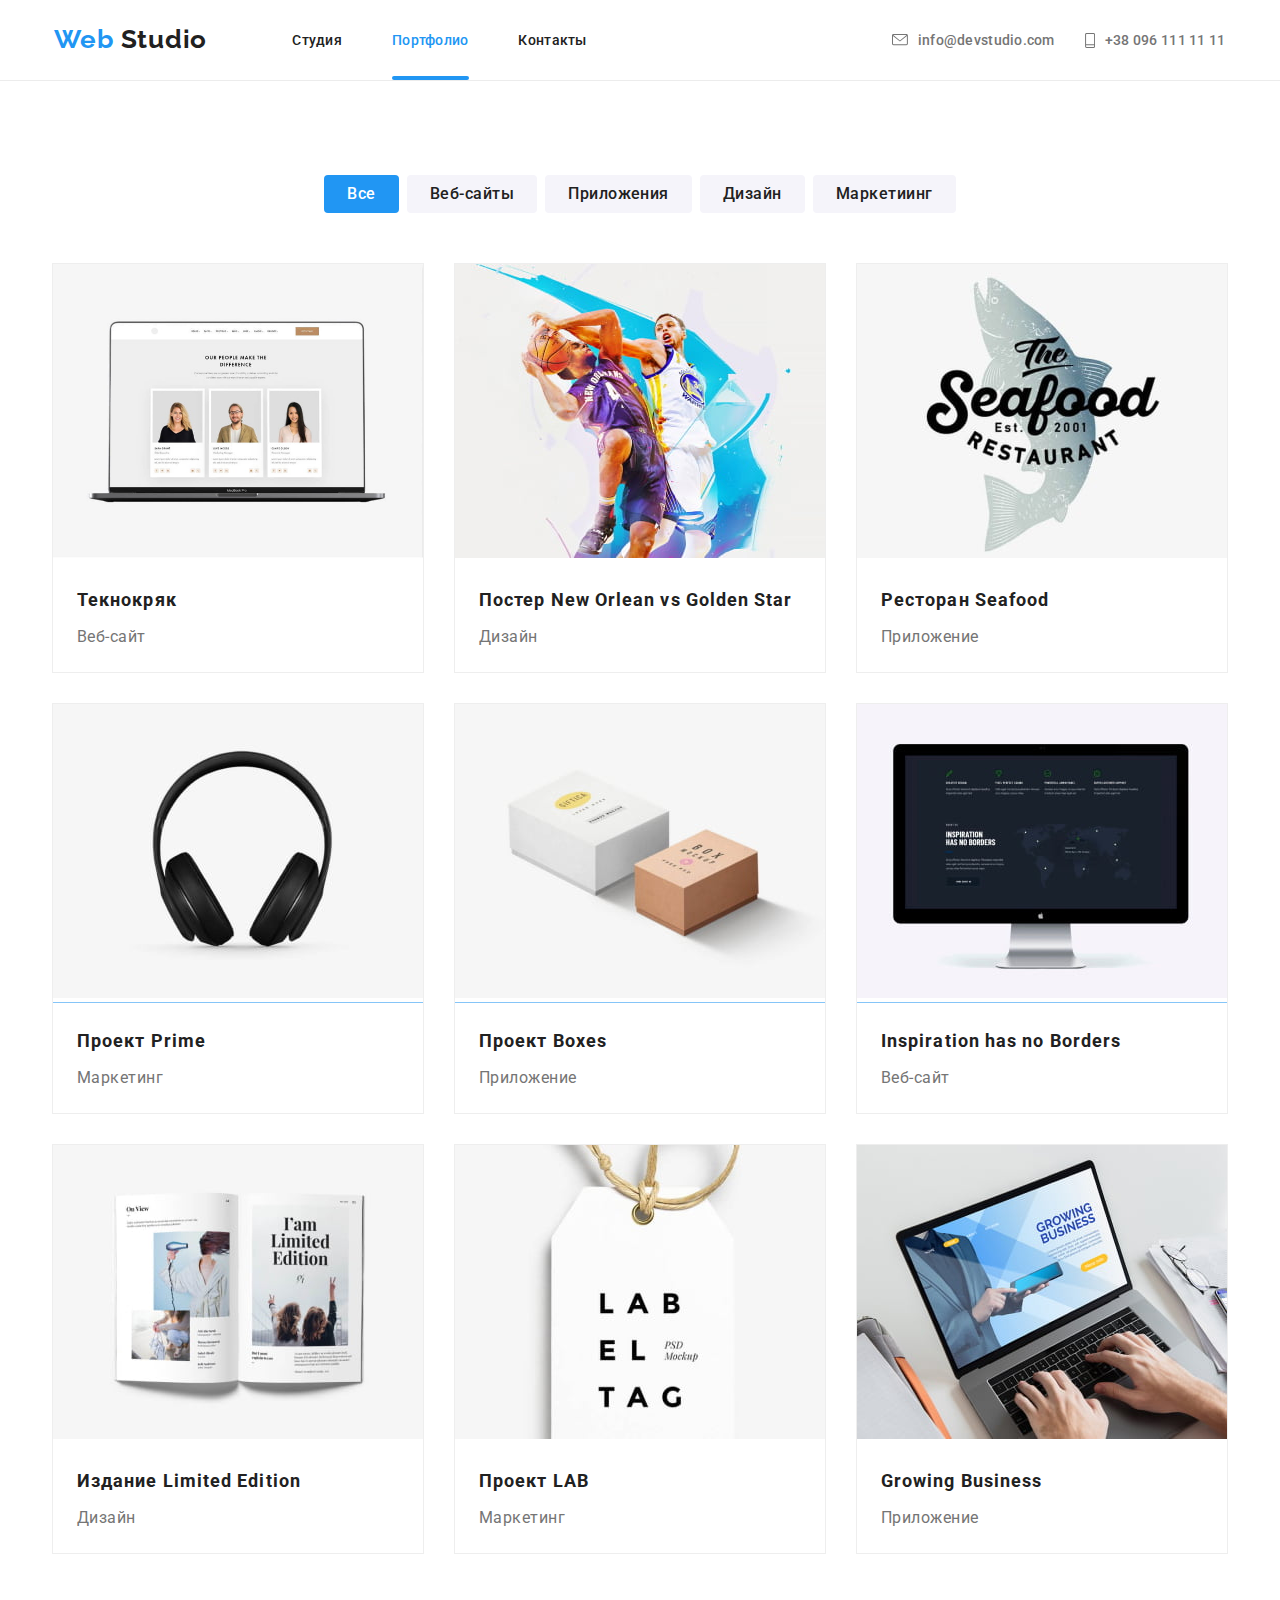
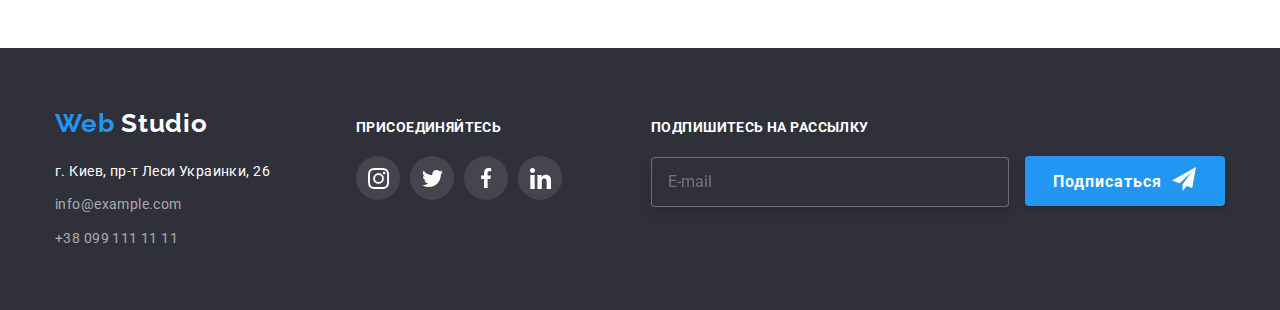
==== portfolio.html @ a900f421 "cloned repository hw-07, added live saas compiler" ====
<!DOCTYPE html>
<html lang="en">
<head>
    <meta charset="UTF-8">
    <meta name="viewport" content="width=device-width, initial-scale=1.0">
    <title>Web Studio</title>
    <link href="https://fonts.googleapis.com/css2?family=Raleway&family=Roboto:wght@400;500;700;900&display=swap" rel="stylesheet">
    <link rel="stylesheet" href="https://cdnjs.cloudflare.com/ajax/libs/modern-normalize/0.7.0/modern-normalize.min.css">
    <link rel="stylesheet" href="./css/styles.css">
</head>
<body class="page">
    <div class="container underline">
        <header class="header-container container">    
            <!--Navbar-->
            <div class="container">
                <nav class="nav-container">
                    <a class="logo header link" href="./">
                    <span class="site-logo main">
                        <span class="logo-part1">Web </span><span class="logo-part2">Studio</span>
                    </span> 
                    </a>
                    <!--main navigation-->
                    <ul class="site-nav list">
                        <li class="item">
                            <a class="link" href="./index.html">Студия</a>
                        </li>
                        <li class="item">
                            <a class="link current-portfolio" href="./portfolio.html">Портфолио</a>
                        </li>
                        <li class="item">
                            <a class="link" href="#">Контакты</a>
                        </li>
                    </ul>
                    <!--contacts links-->
                    <ul class="site-contacts list">
                        <li class="item">
                            <svg class="button-icon mail" width="16" height="12">
                                <use href="./images/sprite.svg#icon-mail"></use>
                            </svg>
                            <a class="link" href="mailto:info@devstudio.com">info@devstudio.com</a>
                        </li>
                        <li class="item">
                            <svg class="button-icon tel" width="10" height="15">
                                <use href="./images/sprite.svg#icon-tel"></use>
                            </svg>
                            <a class="link" href="tel:+380961111111">+38 096 111 11 11</a>
                        </li class="item">
                    </ul>
            </nav>
            </div>
        </header>
    </div>
    <main>
        <!--Portfolio navigation-->
        <div class="container">
            <section class="portfolio-nav container">
                <div class="portfolio-sort">
                    <ul class="portfolio-nav-list list">
                        <li class="portfolio-nav-item">
                            <button class="nav-button current" type="button">Все</button>
                        </li>
                        <li class="portfolio-nav-item">
                            <button class="nav-button" type="button">Веб-сайты</button>
                        </li>
                        <li class="portfolio-nav-item">
                            <button class="nav-button" type="button">Приложения</button>
                        </li>
                        <li class="portfolio-nav-item">
                            <button class="nav-button" type="button">Дизайн</button>
                        </li>
                        <li class="portfolio-nav-item">
                            <button class="nav-button" type="button">Маркетиинг</button>
                        </li>
                    </ul>
                </div>
            </section>
        </div>
        <!--Portfolio List All-->
        <div class="container">
            <section class="portfolio container">
                <div class="portfolio-container">
                    <h1 hidden>Портфолио</h1>
                    <ul class="portfolio-list list">
                        <li class="portfolio-item">
                            <a class="portfolio-link link" href="#">
                                <div class="image-thumb">
                                    <img class="portfolio-image" src="./images/website-sample.jpg" alt="Фото Текнокряк Веб-сайт"
                                    width="370"
                                    height="294">
                                    <div class="overlay">
                                        <p class="portfolio-text">
                                            Технокряк это современная площадка распространения коронавируса. Компании используют эту платформу для цифрового шпионажа и атак на защищённые сервера конкурентов
                                        </p>
                                    </div>
                                </div>
                                <h2 class="portfolio-title">Текнокряк</h2>
                                <p class="portfolio-type">Веб-сайт</p>
                            </a>   
                        </li>
                        <li class="portfolio-item">
                            <a class="portfolio-link link" href="#">
                                <div class="image-thumb">
                                    <img class="portfolio-image" src="./images/portfolio-poster-neworlean.jpg" alt="Фото постера New Orlean vs Golden Star"
                                    width="370"
                                    height="294">
                                    <div class="overlay">
                                        <p class="portfolio-text">
                                            Технокряк это современная площадка распространения коронавируса. Компании используют эту платформу для цифрового шпионажа и атак на защищённые сервера конкурентов
                                        </p>
                                    </div>
                                </div>
                                <h2 class="portfolio-title">Постер New Orlean vs Golden Star</h2>
                                <p class="portfolio-type">Дизайн</p>
                            </a>
                        </li>
                        <li class="portfolio-item">
                            <a class="portfolio-link link" href="#">
                                <div class="image-thumb">
                                    <img class="portfolio-image" src="./images/portfolio-app-seafood.jpg" alt="Фото приложения ресторана Seafood"
                                    width="370"
                                    height="294">
                                    <div class="overlay">
                                        <p class="portfolio-text">
                                            Технокряк это современная площадка распространения коронавируса. Компании используют эту платформу для цифрового шпионажа и атак на защищённые сервера конкурентов
                                        </p>
                                    </div>
                                </div>                                
                                <h2 class="portfolio-title">Ресторан Seafood</h2>
                                <p class="portfolio-type">Приложение</p>
                            </a> 
                        </li>
                        <li class="portfolio-item">
                            <a class="portfolio-link link" href="#">
                                <div class="image-thumb">
                                    <img class="portfolio-image"src="./images/portfolio-prime.jpg" alt="Фото проекта Prime"
                                    width="370"
                                    height="294">
                                    <div class="overlay">
                                        <p class="portfolio-text">
                                            Технокряк это современная площадка распространения коронавируса. Компании используют эту платформу для цифрового шпионажа и атак на защищённые сервера конкурентов
                                        </p>
                                    </div>
                                </div>                              
                                <h2 class="portfolio-title">Проект Prime</h2>
                                <p class="portfolio-type">Маркетинг</p>
                            </a> 
                        </li>
                        <li class="portfolio-item">
                            <a class="portfolio-link link" href="">
                                <div class="image-thumb">
                                    <img class="portfolio-image" src="./images/portfolio-boxes.jpg" alt="Фото проекта Boxes"
                                    width="370"
                                    height="294">
                                    <div class="overlay">
                                        <p class="portfolio-text">
                                            Технокряк это современная площадка распространения коронавируса. Компании используют эту платформу для цифрового шпионажа и атак на защищённые сервера конкурентов
                                        </p>
                                    </div>
                                </div>                             
                                <h2 class="portfolio-title">Проект Boxes</h2>
                                <p class="portfolio-type">Приложение</p>
                            </a>
                        </li>
                        <li class="portfolio-item">
                            <a class="portfolio-link link" href="#">
                                <div class="image-thumb">
                                    <img class="portfolio-image" src="./images/portfolio-inspiration.jpg" alt="Фото веб-сайта Inspiration has no Borders"
                                    width="370"
                                    height="294">
                                    <div class="overlay">
                                        <p class="portfolio-text">
                                            Технокряк это современная площадка распространения коронавируса. Компании используют эту платформу для цифрового шпионажа и атак на защищённые сервера конкурентов
                                        </p>
                                    </div>
                                </div>
                                <h2 class="portfolio-title">Inspiration has no Borders</h2>
                                <p class="portfolio-type">Веб-сайт</p>
                            </a> 
                        </li>
                        <li class="portfolio-item">
                            <a class="portfolio-link link" href="#">
                                <div class="image-thumb">
                                    <img class="portfolio-image" src="./images/portfolio-limited-edition.jpg" alt="Фото издания Limited Edition"
                                    width="370"
                                    height="294">
                                    <div class="overlay">
                                        <p class="portfolio-text">
                                            Технокряк это современная площадка распространения коронавируса. Компании используют эту платформу для цифрового шпионажа и атак на защищённые сервера конкурентов
                                        </p>
                                    </div>
                                </div>
                                <h2 class="portfolio-title">Издание Limited Edition</h2>
                                <p class="portfolio-type">Дизайн</p>
                            </a>
                        </li>
                        <li class="portfolio-item">
                            <a class="portfolio-link link" class="portfolio-link link" href="#">
                                <div class="image-thumb">
                                    <img src="./images/portfolio-lab.jpg" alt="Фото проекта LAB"
                                    width="370"
                                    height="294">
                                    <div class="overlay">
                                        <p class="portfolio-text">
                                            Технокряк это современная площадка распространения коронавируса. Компании используют эту платформу для цифрового шпионажа и атак на защищённые сервера конкурентов
                                        </p>
                                    </div>
                                </div>
                                <h2 class="portfolio-title">Проект LAB</h2>
                                <p class="portfolio-type">Маркетинг</p>
                            </a>
                        </li>
                        <li class="portfolio-item">
                            <a class="portfolio-link link" class="portfolio-link link" href="#">
                                <div class="image-thumb">
                                    <img src="./images/portfolio-growing-business.jpg" alt="Фото приложения Growing Business"
                                    width="370"
                                    height="294">
                                    <div class="overlay">
                                        <p class="portfolio-text">
                                            Технокряк это современная площадка распространения коронавируса. Компании используют эту платформу для цифрового шпионажа и атак на защищённые сервера конкурентов
                                        </p>
                                    </div>
                                </div>
                                <h2 class="portfolio-title">Growing Business</h2>
                                <p class="portfolio-type">Приложение</p>
                            </a>
                        </li>
                    </ul>
            </section>
            </div>
        </div>
    </main>
    <!--Footer-->
    <div class="footer">
        <footer class="footer-container">
            <!--Address-->
            <div class="section-footer">
                <section class="section-address">
                    <a class="logo footer link" href="./">
                        <span class="site-logo secondary">
                            <span class="logo-part1">Web </span><span class="logo-part2">Studio</span>
                        </span> 
                    </a>
                    <address class="contacts">
                        <p class="address-text">г. Киев, пр-т Леси Украинки, 26</p>
                        <a class="link mail" href="mailto:info@example.com">info@example.com</a><br>
                        <a class="link call" href="tel:+380991111111">+38 099 111 11 11</a>
                    </address>
                </section>
                <!--Join!-->
                <section class="section-join">
                    <p class="join-text">Присоединяйтесь</p>
                    <ul class="social-list list">
                        <li class="social-list-item">
                            <a class="social-link-footer link" href="#" aria-label="Link to Instagram">
                                <svg class="social-button" width="21" height="21">
                                    <use href="./images/sprite.svg#icon-instagram"></use>
                                </svg>
                            </a>
                        </li>
                        <li class="social-list-item">
                            <a class="social-link-footer link" href="#" aria-label="Link to Twiiter">
                                <svg class="social-button" width="25" height="21">
                                    <use href="./images/sprite.svg#icon-twitter"></use>
                                </svg>
                            </a>
                        </li>
                        <li class="social-list-item">
                            <a class="social-link-footer link" href="#" aria-label="Link to Facebook">
                                <svg class="social-button" width="22" height="20">
                                    <use href="./images/sprite.svg#icon-facebook"></use>
                                </svg>
                            </a>
                        </li>
                        <li class="social-list-item">
                            <a class="social-link-footer link" href="#" aria-label="Link to Linkedin">
                                <svg class="social-button" width="21" height="21">
                                    <use href="./images/sprite.svg#icon-linkedin"></use>
                                </svg>
                            </a>                  
                        </li>
                    </ul>
                </section>
                <!--Subscribe!-->
                <section class="section-subscribe">
                    <form action="#" method="POST">
                        <p class="join-text">Подпишитесь на рассылку</p>
                        <input class="input-mail" type="email" name="email" id="email" placeholder="E-mail" autocomplete="off">
                        <button class="button subscribe" type="submit">Подписаться</button>
                    </form>
                </section>
            </div>
        </footer>
    </div>
</body>
</html>
---- css/styles.css ----
:root {
    --text-color-main: #212121;
    --text-color-secondary:#757575;
    --text-color-accent: #2196F3;
    --text-color-accent2: #ffffff;
    --text-color-footer: rgba(255, 255, 255, 0.6);;
    --background-color-main: #ffffff;
    --background-color-secondary: #F5F4FA;
    --background-color-accent: #2196F3;
    --background-color-accent2: #2F303A;
    --background-color-transparent1: rgba(47, 48, 58, 0.8);
    --background-color-transparent2: rgba(33, 150, 243, 0.9);
    --background-color-footer: #2F303A;
    --link-color-inactive: #AFB1B8;
    --link-color-active: #2196F3;
    --nav-underline: #ECECEC;
    --cards-line: #EEEEEE;
}

/*Page main (body) font and color styling*/
.page {
    background-color: var(--background-color-main);
    font-family: 'Roboto', sans-serif;
}

.site-logo {
    font-family: 'Raleway', sans-serif;
    font-size: 26px;
    font-weight: bold;
    line-height: 1.2;
    letter-spacing: 0.03em;
}

h1,h2,h3,h4,h5,h6 {
    margin-top: 0;
    margin-bottom: 0;
}

.list {
    list-style: none;
    padding: 0;
    margin: 0;
}

.link {
    text-decoration: none;

    transition: color 250ms cubic-bezier(0.4, 0, 0.2, 1);
}

.site-nav .link:hover,
.site-nav .link:focus,
.site-contacts .link:hover,
.site-contacts .link:focus {
    color: var( --text-color-accent);
}

/*Navbar (header)styling */

.container {
    background-color: var(--background-color-main);
}

.header-container {
    max-width: 1600px;

    padding-left: 15px;
    padding-right: 15px;
    margin-left: auto;
    margin-right: auto;
}
.container.underline {
    border-bottom: 1px solid var(--nav-underline);
}

.nav-container {
    display: flex;
    align-items: center;
    justify-content: center;
}

.site-logo.main .logo-part1 {
    color: var(--text-color-accent);
}

.site-logo.main .logo-part2 {
    color: var(--text-color-main);
}

.site-nav {
    display: flex;
    margin-left: 85px;
}

/*всем элементам списка, кроме последнего
равен этому выражению  .site-nav .item:not(:last-child) {}
(применить к всем который следует за .item - первый ел-т в списке)
*/
.site-nav .item + .item {
    margin-left: 50px;
}

.site-nav .link {
    position: relative;
    display: block;
    padding-top: 32px;
    padding-bottom: 32px;
    height: 80px;

    color: var(--text-color-main);
    font-weight: 500;
    font-size: 14px;
    line-height: 1.15;
    letter-spacing: 0.02em;
}

.site-nav .link.current-studio {
    display: flex;
    color: var(--text-color-accent);
}

.site-nav .link.current-portfolio {
    display: flex;
    color: var(--text-color-accent);
}

.site-nav .link.current-studio::after {
    position: absolute;
    bottom: 0;
    width: 48px;
    height: 4px;

    display: inline-block;
   
    content:'';
    background-image: url(../images/nav-studio.svg);
}

.site-nav .link.current-portfolio::after {
    position: absolute;
    bottom: 0;
    width: 77px;
    height: 4px;

    display: inline-block;
   
    content:'';
    background-image: url(../images/nav-portfolio.svg);
}

.site-contacts {
    display: inline-flex;
    align-items: center;
    margin-left: 305px;
}

.site-contacts .item {
    display: inline-flex;
    justify-content: center;
    align-items: center;
}

.site-contacts .link {
    color: var(--text-color-secondary);
    font-weight: 500;
    font-size: 14px;
    line-height: 1.5;
    letter-spacing: 0.02em
}

.site-contacts .item + .item{
    padding-left: 30px;
}

.site-contacts .item .link + .link {
    padding-left: 10px;
}

.button-icon {
    fill: var(--text-color-secondary);
    margin-right: 10px;

    transition: color 250ms cubic-bezier(0.4, 0, 0.2, 1);
}

.site-contacts .item:hover .button-icon {
    fill: var(--text-color-accent);
}

.site-contacts .item:hover .link {
    color: var(--text-color-accent);
}


/*Section "Hero" styling*/
.hero {
    background: var(--background-color-transparent1);
}

.hero-container {
    max-width: 1600px;
    height: 600px;
    margin-left: auto;
    margin-right: auto;

    background-image: linear-gradient(to right, rgba(47, 48, 58, 0.8), rgba(47, 48, 58, 0.8)), url(../images/hero-opt.jpg);
}

.hero-section {
    padding-top: 200px;
    padding-bottom: 200px;
    padding-right: 15px;
    padding-left: 15px;
    
    background-color: var(--background-color-transparent);
    text-align: center;
}

.hero-title {
    width: 696px;
    margin-left: auto;
    margin-right: auto;
    margin-bottom: 30px;
    
    color: var(--text-color-accent2);
    font-weight: 900;
    font-size: 44px;
    line-height: 1.364;
    letter-spacing: 0.06em;
    text-transform: uppercase;
}

.button {
    display:inline-block;
    width: 200px;
    height: 50px;
    padding: 10px 30px;

    border: 1px solid transparent;
    box-shadow: 0px 4px 4px rgba(0, 0, 0, 0.15);
    color: var(--text-color-accent2);
    background-color: var(--background-color-accent);
    
    font-weight: 700;
    font-size: 16px;
    line-height: 1.875;
    letter-spacing: 0.06em;
    border-radius: 4px;
}

/*Section "Advantages" styling*/
.advantages-container {
    max-width: 1600px;
    margin-left:auto;
    margin-right: auto;
}

.advantages-section {
    padding-top: 94px;
    padding-left: 15px;
    padding-right: 15px;
    margin-left:auto;
    margin-right: auto;
}
.advantages-list {
    display: flex; 
    justify-content: center;
}

.advantages-item {
    width: 270px;
    align-items: center;
}

.advantages-list .advantages-item + .advantages-item {
    margin-left: 30px;
}

.advantages-item::before {
    display: block;
    content:'';
    height: 120px;
    margin-bottom: 30px;
    background-color: var(--background-color-secondary);
    background-repeat: no-repeat;
    background-position: center;
}

.advantages-item.icon-antenna::before {
    background-image: url(../images/advan-antenna1.png);
}

.advantages-item.icon-clock::before {
    background-image: url(../images/advan-clock1.png);
}

.advantages-item.icon-diagram::before {
    background-image: url(../images/advan-diagram1.png);
}

.advantages-item.icon-astro::before {
    background-image: url(../images/advan-astronaut1.png);
}

.advantages-subtitle {
    display: inline-block;
    width: 270px;
    margin-bottom: 10px;

    color: var(--text-color-main);
    font-weight: bold;
    font-size: 14px;
    line-height: 1.142;
    letter-spacing: 0.03em;
    text-transform: uppercase;
}

.advantages-text {
    width: 270px;

    color: var(--text-color-secondary);
    font-size: 14px;
    line-height: 1.714;
    letter-spacing: 0.03em;
}

/*Section "Our Ptojects"*/
.projects-container {
    max-width: 1600px;
    margin-left:auto;
    margin-right: auto;
}

.projects-section {
    padding-top: 94px;
    padding-bottom: 94px;
    padding-left: 15px;
    padding-right: 15px;
    margin-left:auto;
    margin-right: auto;
}

.projects-list {
    display: flex;
    justify-content: center;
}

.project-item {
    display: inline-block;

    width: 370px;
    height: 294px;
}

.projects-list .project-item + .project-item {
    margin-left: 30px;
}

.project-image {
    display: block;
}

.project-link {
    display: inline-block;
    min-width: 370px;
    height: 70px;
    padding: 27px 82px;

    color: var(--text-color-accent2);
    background-color:var(--background-color-transparent1);
    font-weight: bold;
    font-size: 14px;
    line-height: 1.143;
    letter-spacing: 0.03em;
    text-transform: uppercase;
    text-align: center;
}

.project-thumb {
    position: relative;
}

.overlink {
    position: absolute;
    bottom: 0;
}


/*Headers styling for "Our Ptojects","Our team", "Our Clients" */
.section-title {
    margin-top: 0;
    margin-bottom: 50px;

    color: var(--text-color-main);
    font-weight: bold;
    font-size: 36px;
    line-height: 1.17;
    text-align: center;
    letter-spacing: 0.03em;
}

/*Section "Team" styling*/
.team {
    background-color: var(--background-color-secondary);
}

.team-container {
    max-width: 1600px;
    margin-left:auto;
    margin-right: auto;
}

.team-section {
    padding-top: 94px;
    padding-bottom: 94px;
    padding-left: 15px;
    padding-right: 15px;
}

.team-list {
    display: flex;
    justify-content: center;
}

.team-item {
    padding-bottom: 24px;

    text-align: center;
    background-color: var(--background-color-main);
    border-radius: 0px 0px 4px 4px;
    box-shadow: 0px 1px 3px rgba(0, 0, 0, 0.12), 
                0px 1px 1px rgba(0, 0, 0, 0.14), 
                0px 2px 1px rgba(0, 0, 0, 0.2);

}
.team-list .team-item + .team-item {
    margin-left: 30px;
}

.team-member-photo {
    display: block;
    margin-bottom: 30px;
}

.team-member-title {
    margin-bottom: 10px;
    color:var(--text-color-main);
    font-weight: 500;
    font-size: 16px;
    line-height: 1.188;
    letter-spacing: 0.03em;
}

.team-department {
    margin-top: 0;
    margin-bottom: 16px;

    color:var(--text-color-secondary);
    font-weight: normal;
    font-size: 16px;   
    line-height: 1.188;
    letter-spacing: 0.03em;
}
.social-list {
    display: flex;
    justify-content: center;
}

.social-list .link {
    display: flex;
    justify-content: center;
    align-items: center;
    width: 44px;
    height: 44px;
    border: 1px transparent;
    border-radius: 22px;

    font-weight: 500;
    color: var(--link-color-inactive);
}

.social-list .social-list-item + .social-list-item {
    margin-left: 10px;
}

.social-button-person {
    box-sizing: content-box;
    padding: 4px 4px;

    fill: var(--link-color-inactive);
}

.social-link-person:hover,
.social-link-person:focus,
.social-button-person:hover,
.social-button-person:focus {
    background-color: var(--background-color-accent);
    fill: var(--text-color-accent2);
}

/*Section "Clients" styling*/

.clients-container {
    max-width: 1600px;
    margin-left: auto;
    margin-right: auto;
}

.clients {

    padding-top: 94px;
    padding-bottom: 94px;
    padding-left: 15px;
    padding-right: 15px;
    margin-left: auto;
    margin-right: auto;
}

.company-list {
    display: flex;
    justify-content: center;
}

.company-item {
    display: flex;
    justify-content: center;
    width: 170px;
    height: 90px;

    border: 1px solid var(--link-color-inactive);
    border-radius: 4px; 
}

.company-item + .company-item {
    margin-left: 30px;
}

.company-list .link {
    display: flex;
    align-items: center;
}

.company-logo {
    box-sizing: content-box;
    fill: var(--link-color-inactive); 
}

.logo1 {
    padding: 20px 63px;
}

.logo2 {
    padding: 24px 65px;
}

.logo3 {
    padding: 24px 65px;
}

.logo4 {
    padding: 24px 45px;
}

.logo5 {
    padding: 21px 55px;
}

.logo6 {
    padding: 22px 40px;
}

.company-logo:hover,
.company-logo:focus,
.company-item:hover, 
.company-item:hover {
    fill: var(--link-color-active);
    border-color: var(--link-color-active);
}

/*Footer styling*/
.footer {
    background-color: var(--background-color-footer);
}

.footer-container {
    max-width: 1600px;
    padding-right: 15px;
    padding-left: 15px;
    margin-left: auto;
    margin-right: auto;
}

.section-footer {
    display: flex;

    max-width: 1170px;
    margin-left: auto;
    margin-right: auto;
}

/*Logo + Address block*/

.section-address {
    display: inline-block;
    
    width: 231px;
    padding-top: 60px;
    padding-bottom: 60px;
}

.section-address .link {
    display: block;

    font-size: 14px;
    line-height: 1.72;
    letter-spacing: 0.03em;
    color: var(--text-color-footer);
}

.logo.footer.link{
    display: block;
    margin-bottom: 20px;
}

.site-logo.secondary .logo-part1 {
    color:var(--link-color-active);
}
    
.site-logo.secondary .logo-part2 {
    color: var(--text-color-accent2);
}

.address-text {
    margin-top: 0;
    margin-bottom: 9px;
    
    color: var(--text-color-accent2);
    font-style: normal;
    font-size: 14px;
    line-height: 1.72;
    letter-spacing: 0.03em;
}

.contacts .link {
    display: inline-block;
    font-style: normal;
}

.contacts .mail {
    margin-bottom: 9px;
}

/*Join block*/

.section-join {
    display: inline-block;
    
    width: 206px;
    padding-top: 72px;
    padding-bottom: 100px;
    margin-left: 70px;
}

.join-text, 
.signup-text {
    margin-top:0;
    margin-bottom: 20px;
    padding: 0;

    color: var(--text-color-accent2);
    font-weight: bold;
    font-size: 14px;
    line-height: 1.14;
    letter-spacing: 0.03em;
    text-transform: uppercase;
}
.social-button {
    fill: var(--text-color-accent2);
}

.social-link-footer {
    background-color: rgba(255, 255, 255, 0.1);
}
.social-link-footer:hover {
    background-color: var(--background-color-accent)
}

.section-subscribe {
    display: inline-block;

    max-width: 575px;
    height: 86px;
    padding-top: 72px;
    padding-bottom: 94px;
    margin-left: auto;
}

.input-mail {
    width: 358px ;
    height: 50px;
    padding: 15px 16px;

    color: var(--text-color-accent2);
    background-color: var(--background-color-footer) ;
    border: 1px solid rgba(255, 255, 255, 0.3);
    border-radius: 4px;
    filter: drop-shadow(0px 4px 4px rgba(0, 0, 0, 0.15));
}

.button.subscribe {
    display: inline-flex;
    margin-left: 12px;
    padding: 10px 27px;
}

.button.subscribe::after {
    display: inline-block;
    
    content: "";
    width: 24px;
    height: 24px;
    margin-left: 10px;
    background: url(../images/icon-send.svg);

    background-position: center;
    background-size: cover;
    background-repeat: no-repeat;
   
}

.backdrop {
    position: fixed;
    top: 0;
    left: 0;
    width: 100%;
    height: 100%;
    background-color: rgba(0, 0, 0, 0.2);
}
.backdrop.is-hidden {
    opacity: 0;
    pointer-events: none;
}

.modal {
    position: absolute;
    top: 50%;
    left: 50%;
    transform: translate(-50%, -50%);

    width: 528px;
    height: 581px;
    padding: 40px;

    background-color: var(--background-color-main);
    box-shadow: 0px 1px 3px rgba(0, 0, 0, 0.12), 0px 1px 1px rgba(0, 0, 0, 0.14), 0px 2px 1px rgba(0, 0, 0, 0.2);
    border-radius: 4px;
}

.btn-close {
    position: absolute;
    top: 8px;
    right: 8px;

    border: 0;
    padding: 0;
    
    background-color: var(--background-color-main);
    transition: fill 250ms cubic-bezier(0.4, 0, 0.2, 1);;
}

.btn-close:hover .icon-close,
.btn-close:focus .icon-close {
    fill: var(--link-color-active);
}

.form-title {
    width: 448px;
    margin-bottom: 12px;

    font-weight: bold;
    font-size: 20px;
    line-height: 1.15;
    text-align: center;
    letter-spacing: 0.03em;
    color: var(--text-color-main);
}

.input-field {
    position: relative;

    display: flex;
    flex-direction: column;

    width: 448px;
}

.label {
    display: inline-block;

    margin-bottom: 4px;

    color: var(--text-color-secondary);

    font-weight: normal;
    font-size: 12px;
    line-height: 14px;
    letter-spacing: 0.01em;
}

.input {
    height: 40px;
   
    padding-left: 42px;
    scroll-padding-right: 15px;
    margin-bottom: 10px;
    
    border: 1px solid rgba(33, 33, 33, 0.2);
    box-sizing: border-box;
    border-radius: 4px;

    transition-property: border;
    transition-duration: 250ms;
    transition-timing-function: cubic-bezier(0.4, 0, 0.2, 1) ;
}

.input-icon {
    position: absolute;
    top: 57%;
    left: 15px;

    display: inline-block;

    transform: translateY(-50%);

    transition: fill 250ms cubic-bezier(0.4, 0, 0.2, 1);
    
}
.input-field:hover .input,
.input-field:focus .input {
    border: 1px solid var(--text-color-accent);
}

.input-field:hover .field-icon,
.input-field:focus .field-icon {
    fill: var(--background-color-accent);
}


.input-field .textarea {
    margin-bottom: 25px;
}

.textarea {
    resize: none;

    width: 448px;
    height: 120px;
    padding: 12px 16px;
}

.textarea::placeholder {
    font-weight: normal;
    font-size: 12px;
    line-height: 14px;
    letter-spacing: 0.01em;

    color: rgba(117, 117, 117, 0.5);
}

.input-checkbox {
    display: inline-flex;
    justify-content: center;
    align-items: center;

    height: 24px;
    margin-bottom: 30px;
}

.input-checkbox .input {
    display: inline-flex;
    
    height: 16px;
    width: 15px;
    padding: 0;
    margin: 0;

    background-color: var(--text-color-main);
}

.input-checkbox .label {
    position: relative;

    display: block;

    padding-left: 24.4px;
    

    font-weight: normal;
    font-size: 14px;
    line-height: 2;
    letter-spacing: 0.03em;
}

.checkbox {
    -webkit-appearance: none;  
}

.agreement-link {
    color: var(--text-color-accent);
}

.check-icon {
    position: absolute;
    left: 0;
    top: 50%;
    transform: translateY(-50%);

    display: flex;
    justify-content: center;
    align-items: center;
   
    content: '';
    width: 16px;
    height: 15px;

    border: 1.5px solid var(--text-color-main);
    border-radius: 2px;
}

.checkbox:checked + .check-icon {
    background-color: var(--text-color-accent);
    border: 1.5px transparent var(--text-color-main);
}

.cheked-icon {
    display: block;
}

.button.form {
    margin-left: auto;
    margin-right: auto;
}

/*Portfolio page styling*/
/*Portfolio navigation*/

.portfolio-nav {
    max-width: 1600px;
    padding-right: 15px;
    padding-left: 15px;
    margin-right: auto;
    margin-left: auto;
}

.portfolio-sort {
   
    padding-top: 94px;
    margin-right: auto;
    margin-left: auto;
}

.portfolio-nav-list {
    display: flex;
    justify-content: center;
    padding-bottom: 50px;

    text-align: center;   
}

.nav-button {
    display: inline-block;
    padding: 5px 22px ;
    border: 1px solid transparent;
    border-radius: 4px;
    
    color: var(--text-color-main);
    background-color: var(--background-color-secondary);
    font-weight: 500;
    font-size: 16px;
    line-height: 1.625;
    text-align: center;
    letter-spacing: 0.03em;
}
.portfolio-nav .portfolio-nav-item + .portfolio-nav-item {
    margin-left: 8px;
}

.nav-button:hover,
.nav-button:focus {
    background-color: var(--background-color-accent);
    color: var(--text-color-accent2);
    box-shadow: 0px 3px 1px rgba(0, 0, 0, 0.1), 
                0px 1px 2px rgba(0, 0, 0, 0.08), 
                0px 2px 2px rgba(0, 0, 0, 0.12);
}

.nav-button.current {
    color: var(--text-color-accent2);
    background-color: var(--background-color-accent);
}

/*Portfolio items container*/
.portfolio {
    display: flex;
    max-width: 1600px;
    padding-right: 15px;
    padding-left: 15px;
    margin-right: auto;
    margin-left: auto;
}

.portfolio-container { 
    padding-bottom: 94px;
}

.portfolio-list {
    display: flex;
    flex-wrap: wrap;
    justify-content: center;
}

.portfolio-item {
    display: flex;
    margin-bottom: 30px;
    margin-bottom: 30px;
    margin-right: 30px;

    border: 1px solid var(--cards-line);
}

/*к каждому 3му ел-ту*/
.portfolio-item:nth-child(3n) {
    margin-right: 0;
}
/*к 3 последним ел-там*/
.portfolio-item:nth-last-child(-n+3) {
    margin-bottom: 0;
}

/*альтернативный способ на основе calc
width: calc ((100% - 60px) / 3 ;
margin-right: 30px;
formula
calc((100% - (N of margin in row)*margin) / N of elements in row */

.portfolio-image {
   
}

.portfolio-title {
    min-width: 322px;
    padding-right: 24px;
    padding-left: 24px;
    margin-top: 20px;
    margin-bottom: 4px;

    color: var(--text-color-main);
    font-weight: bold;
    font-size: 18px;
    line-height: 2;
    letter-spacing: 0.06em;
}

.portfolio-type {
    min-width: 322px;
    padding-right: 24px;
    padding-left: 24px;
    margin-top: 0;
    margin-bottom: 20px;

    color: var(--text-color-secondary);
    font-size: 16px;
    line-height: 1.875;
    letter-spacing: 0.03em;
}

.portfolio-text {
    margin: 0;

    color: var(--text-color-accent2);
    font-size: 18px;
    line-height: 28px;
    letter-spacing: 0.03em;
}

.image-thumb {
    position: relative;
    overflow: hidden;
}
.overlay {
    position: absolute;
    top: 0;
    left: 0;
    width: 100%;
    height: 100%;
    
    padding: 63px 24px;
    background-color: var(--background-color-transparent2);

    transform: translateY(100%);
    transition-duration: 250ms;
    transition-timing-function: cubic-bezier(0.4, 0, 0.2, 1);
}

.portfolio-link:hover .overlay {
    transform: translateY(0)

}   
.portfolio-link:hover,
.portfolio-link:focus {
    box-shadow: 0px 1px 1px rgba(0, 0, 0, 0.12), 
                0px 4px 4px rgba(0, 0, 0, 0.06),
                1px 4px 6px rgba(0, 0, 0, 0.16);
}
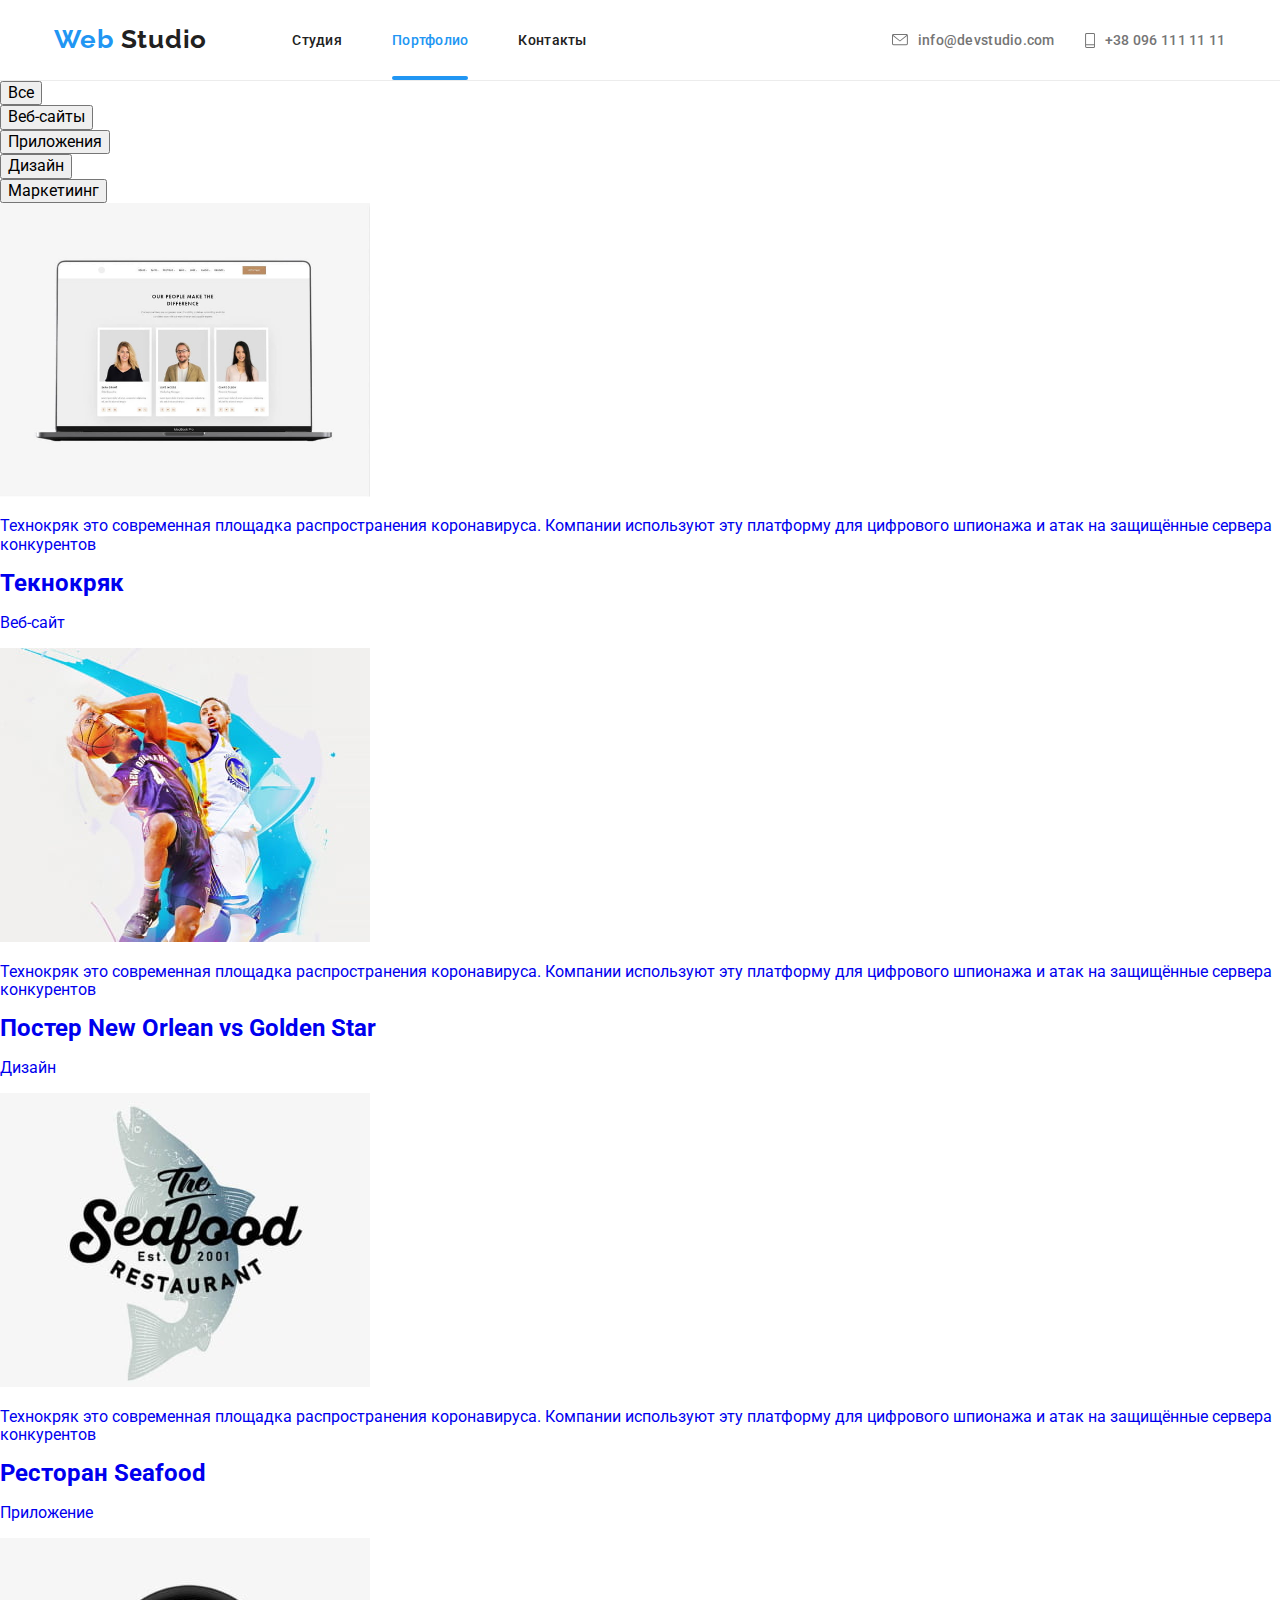
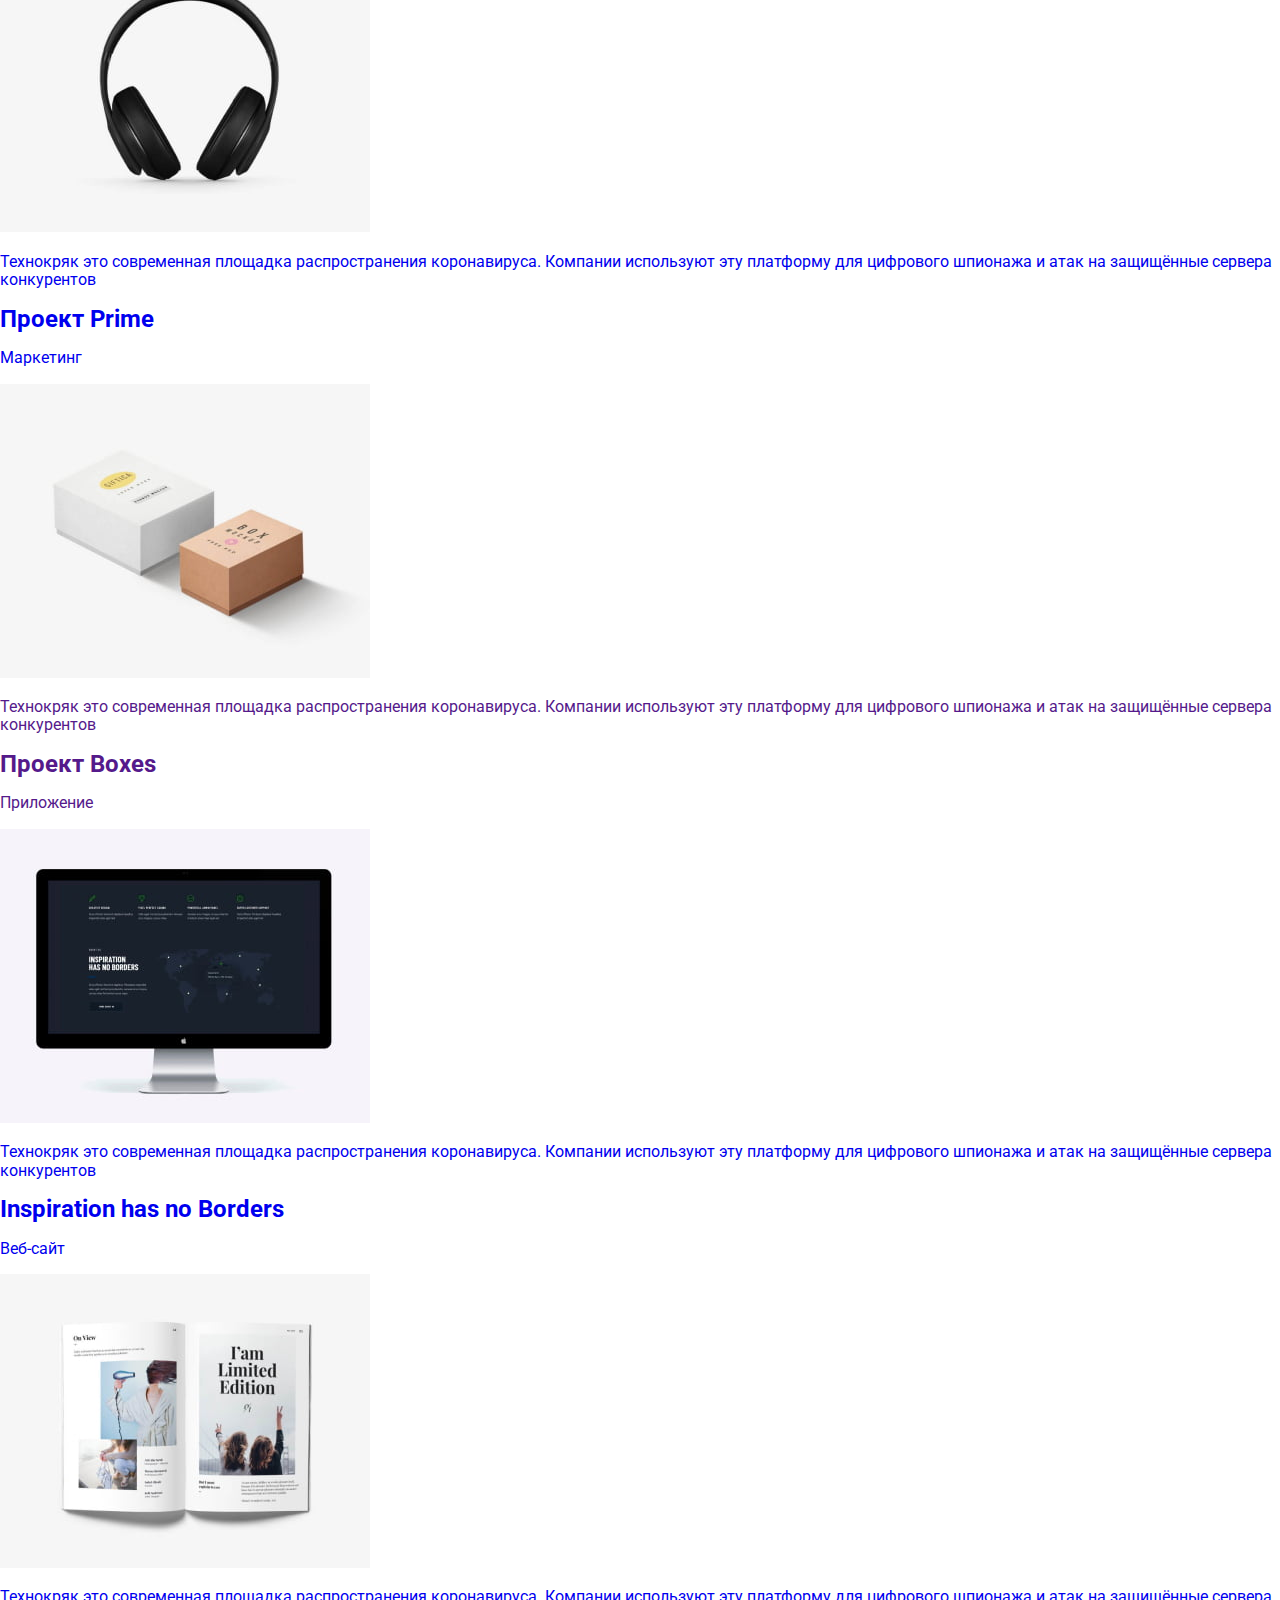
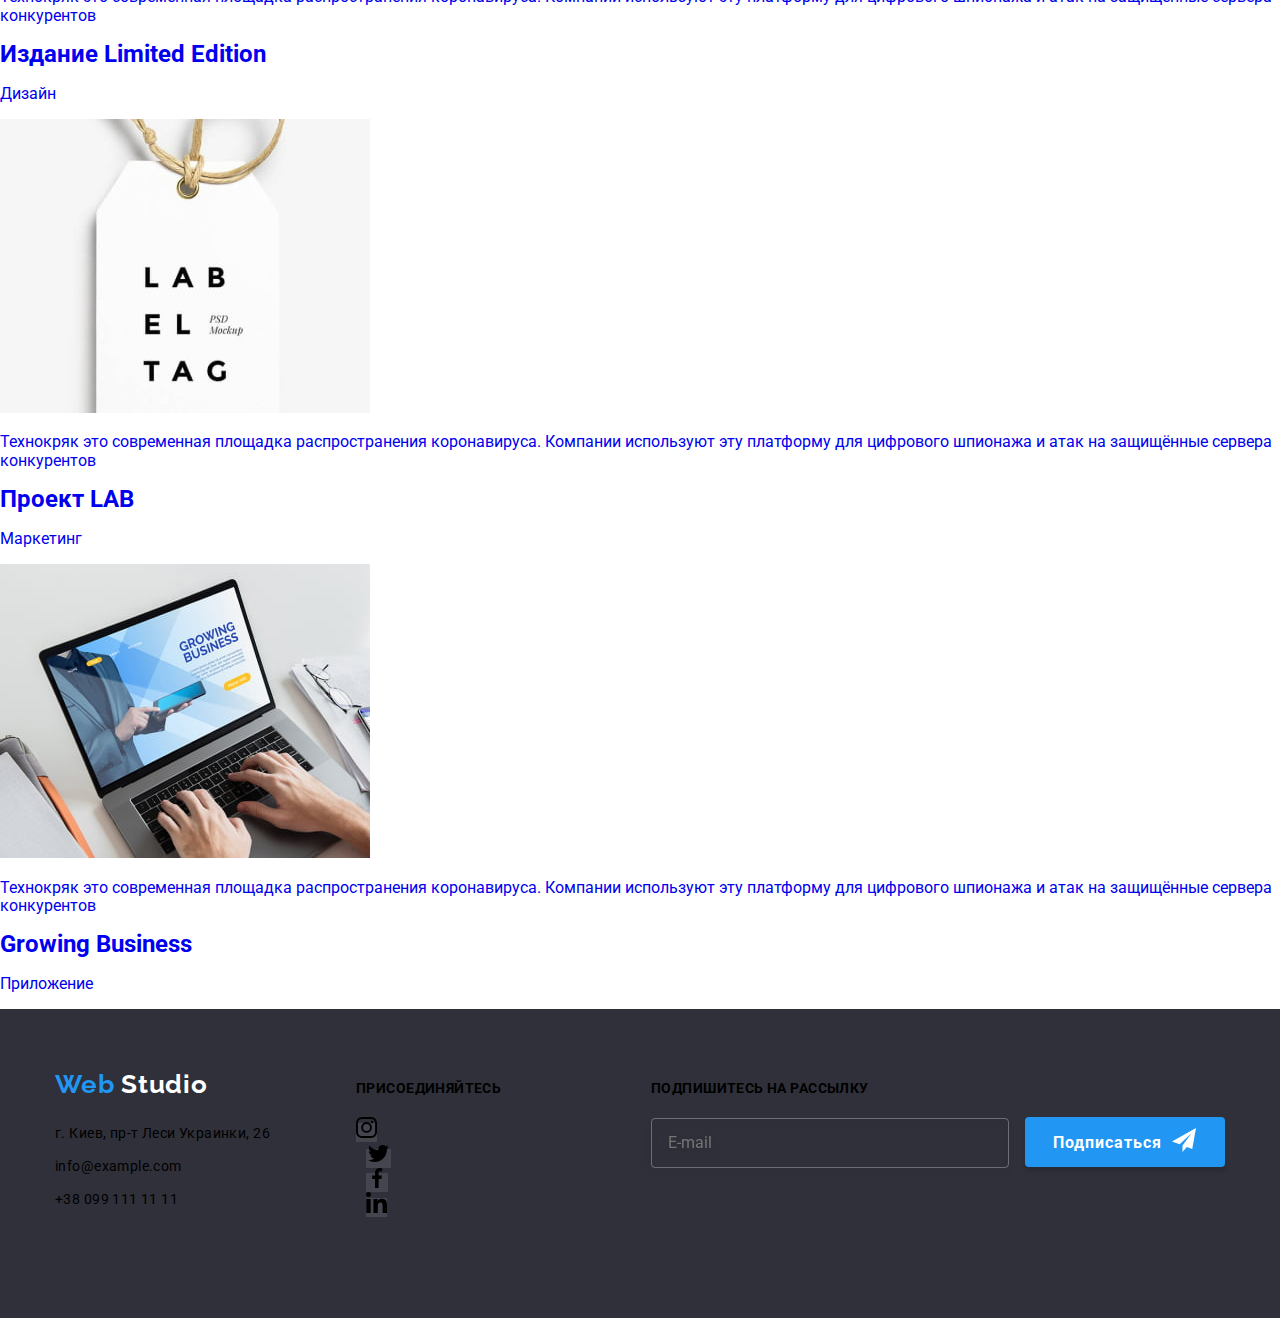
==== commit 745d4c2d: "refactored css for main page" ====
--- a/portfolio.html
+++ b/portfolio.html
@@ -6,7 +6,7 @@
     <title>Web Studio</title>
     <link href="https://fonts.googleapis.com/css2?family=Raleway&family=Roboto:wght@400;500;700;900&display=swap" rel="stylesheet">
     <link rel="stylesheet" href="https://cdnjs.cloudflare.com/ajax/libs/modern-normalize/0.7.0/modern-normalize.min.css">
-    <link rel="stylesheet" href="./css/styles.css">
+    <link rel="stylesheet" href="./css/main.css">
 </head>
 <body class="page">
     <div class="container underline">
@@ -25,7 +25,7 @@
                             <a class="link" href="./index.html">Студия</a>
                         </li>
                         <li class="item">
-                            <a class="link current-portfolio" href="./portfolio.html">Портфолио</a>
+                            <a class="link current" href="./portfolio.html">Портфолио</a>
                         </li>
                         <li class="item">
                             <a class="link" href="#">Контакты</a>
@@ -44,9 +44,9 @@
                                 <use href="./images/sprite.svg#icon-tel"></use>
                             </svg>
                             <a class="link" href="tel:+380961111111">+38 096 111 11 11</a>
-                        </li class="item">
-                    </ul>
-            </nav>
+                        </li>
+                    </ul>
+                </nav>
             </div>
         </header>
     </div>
--- a/css/main.css
+++ b/css/main.css
@@ -0,0 +1,1102 @@
+/*--text-color-accent, --background-color-accent, --link-color-active*/
+/*--text-color-accent2, --background-color-main*/
+/*--text-color-main*/
+/*--text-color-secondary*/
+/*--background-color-secondary*/
+/*--background-color-footer, --background-color-accent2*/
+/*--background-color-transparent1*/
+/*--background-color-transparent2*/
+/*--link-color-inactive*/
+/*--nav-underline:*/
+/*--cards-line*/
+/**
+ * Minified by jsDelivr using clean-css v4.2.3.
+ * Original file: /npm/modern-normalize@1.0.0/modern-normalize.css
+ *
+ * Do NOT use SRI with dynamically generated files! More information: https://www.jsdelivr.com/using-sri-with-dynamic-files
+ */
+/*! modern-normalize v1.0.0 | MIT License | https://github.com/sindresorhus/modern-normalize */
+*, ::after, ::before {
+  -webkit-box-sizing: border-box;
+          box-sizing: border-box;
+}
+
+:root {
+  -moz-tab-size: 4;
+  -o-tab-size: 4;
+     tab-size: 4;
+}
+
+html {
+  line-height: 1.15;
+  -webkit-text-size-adjust: 100%;
+}
+
+body {
+  margin: 0;
+}
+
+body {
+  font-family: system-ui,-apple-system,'Segoe UI',Roboto,Helvetica,Arial,sans-serif,'Apple Color Emoji','Segoe UI Emoji';
+}
+
+hr {
+  height: 0;
+  color: inherit;
+}
+
+abbr[title] {
+  -webkit-text-decoration: underline dotted;
+          text-decoration: underline dotted;
+}
+
+b, strong {
+  font-weight: bolder;
+}
+
+code, kbd, pre, samp {
+  font-family: ui-monospace,SFMono-Regular,Consolas,'Liberation Mono',Menlo,monospace;
+  font-size: 1em;
+}
+
+small {
+  font-size: 80%;
+}
+
+sub, sup {
+  font-size: 75%;
+  line-height: 0;
+  position: relative;
+  vertical-align: baseline;
+}
+
+sub {
+  bottom: -.25em;
+}
+
+sup {
+  top: -.5em;
+}
+
+table {
+  text-indent: 0;
+  border-color: inherit;
+}
+
+button, input, optgroup, select, textarea {
+  font-family: inherit;
+  font-size: 100%;
+  line-height: 1.15;
+  margin: 0;
+}
+
+button, select {
+  text-transform: none;
+}
+
+[type=button], [type=reset], [type=submit], button {
+  -webkit-appearance: button;
+}
+
+::-moz-focus-inner {
+  border-style: none;
+  padding: 0;
+}
+
+:-moz-focusring {
+  outline: 1px dotted ButtonText;
+}
+
+:-moz-ui-invalid {
+  box-shadow: none;
+}
+
+legend {
+  padding: 0;
+}
+
+progress {
+  vertical-align: baseline;
+}
+
+::-webkit-inner-spin-button, ::-webkit-outer-spin-button {
+  height: auto;
+}
+
+[type=search] {
+  -webkit-appearance: textfield;
+  outline-offset: -2px;
+}
+
+::-webkit-search-decoration {
+  -webkit-appearance: none;
+}
+
+::-webkit-file-upload-button {
+  -webkit-appearance: button;
+  font: inherit;
+}
+
+summary {
+  display: list-item;
+}
+.page {
+  background-color: #ffffff;
+  font-family: 'Roboto', sans-serif;
+}
+
+h1, h2, h3, h4, h5, h6 {
+  margin-top: 0;
+  margin-bottom: 0;
+}
+
+.list {
+  list-style: none;
+  padding: 0;
+  margin: 0;
+}
+
+.link {
+  text-decoration: none;
+  -webkit-transition: color 250ms cubic-bezier(0.4, 0, 0.2, 1);
+  transition: color 250ms cubic-bezier(0.4, 0, 0.2, 1);
+}
+
+.container {
+  background-color: #ffffff;
+}
+
+.container .header-container {
+  max-width: 1600px;
+  padding-left: 15px;
+  padding-right: 15px;
+  margin-left: auto;
+  margin-right: auto;
+}
+
+.container.underline {
+  border-bottom: 1px solid #ECECEC;
+}
+
+.nav-container {
+  display: -webkit-box;
+  display: -ms-flexbox;
+  display: flex;
+  -webkit-box-align: center;
+      -ms-flex-align: center;
+          align-items: center;
+  -webkit-box-pack: center;
+      -ms-flex-pack: center;
+          justify-content: center;
+}
+
+.nav-container .site-nav {
+  display: -webkit-box;
+  display: -ms-flexbox;
+  display: flex;
+  margin-left: 85px;
+}
+
+.site-nav .item + .item {
+  margin-left: 50px;
+}
+
+.site-nav .link {
+  position: relative;
+  display: block;
+  padding-top: 32px;
+  padding-bottom: 32px;
+  height: 80px;
+  color: #212121;
+  font-weight: 500;
+  font-size: 14px;
+  line-height: 1.15;
+  letter-spacing: 0.02em;
+}
+
+.site-nav .link.current {
+  color: #2196F3;
+}
+
+.site-nav .link.current::after {
+  position: absolute;
+  bottom: 0;
+  left: 0;
+  width: 100%;
+  height: 4px;
+  content: "";
+  background-color: #2196F3;
+  border-radius: 2px;
+}
+
+.site-contacts {
+  display: -webkit-inline-box;
+  display: -ms-inline-flexbox;
+  display: inline-flex;
+  -webkit-box-align: center;
+      -ms-flex-align: center;
+          align-items: center;
+  margin-left: 305px;
+}
+
+.site-contacts .item {
+  display: -webkit-inline-box;
+  display: -ms-inline-flexbox;
+  display: inline-flex;
+  -webkit-box-pack: center;
+      -ms-flex-pack: center;
+          justify-content: center;
+  -webkit-box-align: center;
+      -ms-flex-align: center;
+          align-items: center;
+}
+
+.site-contacts .item + .item {
+  padding-left: 30px;
+}
+
+.site-contacts .link {
+  color: #757575;
+  font-weight: 500;
+  font-size: 14px;
+  line-height: 1.5;
+  letter-spacing: 0.02em;
+}
+
+.site-contacts .link + .link {
+  padding-left: 10px;
+}
+
+.site-contacts .button-icon {
+  fill: #757575;
+  margin-right: 10px;
+  -webkit-transition: color 250ms cubic-bezier(0.4, 0, 0.2, 1);
+  transition: color 250ms cubic-bezier(0.4, 0, 0.2, 1);
+}
+
+.site-contacts .item:hover .button-icon {
+  fill: #2196F3;
+}
+
+.site-contacts .item:hover .link,
+.site-contacts .item:focus .link {
+  color: #2196F3;
+}
+
+.site-nav .link:hover,
+.site-nav .link:focus,
+.site-contacts .link:hover,
+.site-contacts .link:focus {
+  color: #2196F3;
+}
+
+.site-logo {
+  font-family: 'Raleway', sans-serif;
+  font-size: 26px;
+  font-weight: bold;
+  line-height: 1.2;
+  letter-spacing: 0.03em;
+}
+
+.site-logo.main .logo-part1 {
+  color: #2196F3;
+}
+
+.site-logo.main .logo-part2 {
+  color: #212121;
+}
+
+.site-logo.secondary .logo-part1 {
+  color: #2196F3;
+}
+
+.site-logo.secondary .logo-part2 {
+  color: #ffffff;
+}
+
+.logo.footer.link {
+  display: block;
+  margin-bottom: 20px;
+}
+
+.button {
+  display: inline-block;
+  width: 200px;
+  height: 50px;
+  padding: 10px 30px;
+  border: 1px solid transparent;
+  -webkit-box-shadow: 0px 4px 4px rgba(0, 0, 0, 0.15);
+          box-shadow: 0px 4px 4px rgba(0, 0, 0, 0.15);
+  color: #ffffff;
+  background-color: #2196F3;
+  font-weight: 700;
+  font-size: 16px;
+  line-height: 1.875;
+  letter-spacing: 0.06em;
+  border-radius: 4px;
+}
+
+/*Footer styling*/
+.footer {
+  background-color: #2F303A;
+}
+
+.footer-container {
+  max-width: 1600px;
+  padding-right: 15px;
+  padding-left: 15px;
+  margin-left: auto;
+  margin-right: auto;
+}
+
+.section-footer {
+  display: -webkit-box;
+  display: -ms-flexbox;
+  display: flex;
+  max-width: 1170px;
+  margin-left: auto;
+  margin-right: auto;
+}
+
+/*Logo + Address block*/
+.section-address {
+  display: inline-block;
+  width: 231px;
+  padding-top: 60px;
+  padding-bottom: 60px;
+}
+
+.section-address .link {
+  display: block;
+  font-size: 14px;
+  line-height: 1.72;
+  letter-spacing: 0.03em;
+  color: var(--text-color-footer);
+}
+
+.address-text {
+  margin-top: 0;
+  margin-bottom: 9px;
+  color: var(--text-color-accent2);
+  font-style: normal;
+  font-size: 14px;
+  line-height: 1.72;
+  letter-spacing: 0.03em;
+}
+
+.contacts .link {
+  display: inline-block;
+  font-style: normal;
+}
+
+.contacts .mail {
+  margin-bottom: 9px;
+}
+
+/*Join block*/
+.section-join {
+  display: inline-block;
+  width: 206px;
+  padding-top: 72px;
+  padding-bottom: 100px;
+  margin-left: 70px;
+}
+
+.join-text,
+.signup-text {
+  margin-top: 0;
+  margin-bottom: 20px;
+  padding: 0;
+  color: var(--text-color-accent2);
+  font-weight: bold;
+  font-size: 14px;
+  line-height: 1.14;
+  letter-spacing: 0.03em;
+  text-transform: uppercase;
+}
+
+.social-button {
+  fill: var(--text-color-accent2);
+}
+
+.social-link-footer {
+  background-color: rgba(255, 255, 255, 0.1);
+}
+
+.social-link-footer:hover {
+  background-color: var(--background-color-accent);
+}
+
+.section-subscribe {
+  display: inline-block;
+  max-width: 575px;
+  height: 86px;
+  padding-top: 72px;
+  padding-bottom: 94px;
+  margin-left: auto;
+}
+
+.input-mail {
+  width: 358px;
+  height: 50px;
+  padding: 15px 16px;
+  color: var(--text-color-accent2);
+  background-color: var(--background-color-footer);
+  border: 1px solid rgba(255, 255, 255, 0.3);
+  border-radius: 4px;
+  -webkit-filter: drop-shadow(0px 4px 4px rgba(0, 0, 0, 0.15));
+          filter: drop-shadow(0px 4px 4px rgba(0, 0, 0, 0.15));
+}
+
+.button.subscribe {
+  display: -webkit-inline-box;
+  display: -ms-inline-flexbox;
+  display: inline-flex;
+  margin-left: 12px;
+  padding: 10px 27px;
+}
+
+.button.subscribe::after {
+  display: inline-block;
+  content: "";
+  width: 24px;
+  height: 24px;
+  margin-left: 10px;
+  background: url(../images/icon-send.svg);
+  background-position: center;
+  background-size: cover;
+  background-repeat: no-repeat;
+}
+
+/*Hero!*/
+.hero {
+  background: rgba(47, 48, 58, 0.8);
+}
+
+.hero-container {
+  max-width: 1600px;
+  height: 600px;
+  margin-left: auto;
+  margin-right: auto;
+  background-image: -webkit-gradient(linear, left top, right top, from(rgba(47, 48, 58, 0.8)), to(rgba(47, 48, 58, 0.8))), url(../images/hero-opt.jpg);
+  background-image: linear-gradient(to right, rgba(47, 48, 58, 0.8), rgba(47, 48, 58, 0.8)), url(../images/hero-opt.jpg);
+}
+
+.hero-container .hero-section {
+  padding-top: 200px;
+  padding-bottom: 200px;
+  padding-right: 15px;
+  padding-left: 15px;
+  text-align: center;
+}
+
+.hero-container .hero-title {
+  width: 696px;
+  margin-left: auto;
+  margin-right: auto;
+  margin-bottom: 30px;
+  color: #ffffff;
+  font-weight: 900;
+  font-size: 44px;
+  line-height: 1.364;
+  letter-spacing: 0.06em;
+  text-transform: uppercase;
+}
+
+.hero-container .button {
+  display: inline-block;
+  width: 200px;
+  height: 50px;
+  padding: 10px 30px;
+  border: 1px solid transparent;
+  -webkit-box-shadow: 0px 4px 4px rgba(0, 0, 0, 0.15);
+          box-shadow: 0px 4px 4px rgba(0, 0, 0, 0.15);
+  color: #ffffff;
+  background-color: #2196F3;
+  font-weight: 700;
+  font-size: 16px;
+  line-height: 1.875;
+  letter-spacing: 0.06em;
+  border-radius: 4px;
+}
+
+/*Section "Advantages" styling*/
+.advantages-container {
+  max-width: 1600px;
+  margin-left: auto;
+  margin-right: auto;
+}
+
+.advantages-container .advantages-section {
+  padding-top: 94px;
+  padding-left: 15px;
+  padding-right: 15px;
+  margin-left: auto;
+  margin-right: auto;
+}
+
+.advantages-section .advantages-list {
+  display: -webkit-box;
+  display: -ms-flexbox;
+  display: flex;
+  -webkit-box-pack: center;
+      -ms-flex-pack: center;
+          justify-content: center;
+}
+
+.advantages-list .advantages-item {
+  width: 270px;
+  -webkit-box-align: center;
+      -ms-flex-align: center;
+          align-items: center;
+}
+
+.advantages-list .advantages-item + .advantages-item {
+  margin-left: 30px;
+}
+
+.advantages-item::before {
+  display: block;
+  height: 120px;
+  margin-bottom: 30px;
+  content: '';
+  background-color: #F5F4FA;
+  background-repeat: no-repeat;
+  background-position: center;
+}
+
+.advantages-item .advantages-subtitle {
+  display: inline-block;
+  width: 270px;
+  margin-bottom: 10px;
+  color: #212121;
+  font-weight: bold;
+  font-size: 14px;
+  line-height: 1.142;
+  letter-spacing: 0.03em;
+  text-transform: uppercase;
+}
+
+.advantages-item .advantages-text {
+  width: 270px;
+  color: #757575;
+  font-size: 14px;
+  line-height: 1.714;
+  letter-spacing: 0.03em;
+}
+
+.advantages-item.icon-antenna::before {
+  background-image: url(../images/advan-antenna1.png);
+}
+
+.advantages-item.icon-clock::before {
+  background-image: url(../images/advan-clock1.png);
+}
+
+.advantages-item.icon-diagram::before {
+  background-image: url(../images/advan-diagram1.png);
+}
+
+.advantages-item.icon-astro::before {
+  background-image: url(../images/advan-astronaut1.png);
+}
+
+/*Section "Our Ptojects"*/
+.projects-container {
+  max-width: 1600px;
+  margin-left: auto;
+  margin-right: auto;
+}
+
+.projects-container .projects-section {
+  padding-top: 94px;
+  padding-bottom: 94px;
+  padding-left: 15px;
+  padding-right: 15px;
+  margin-left: auto;
+  margin-right: auto;
+}
+
+.projects-section .section-title {
+  margin-top: 0;
+  margin-bottom: 50px;
+  color: var(--text-color-main);
+  font-weight: bold;
+  font-size: 36px;
+  line-height: 1.17;
+  text-align: center;
+  letter-spacing: 0.03em;
+}
+
+.projects-list {
+  display: -webkit-box;
+  display: -ms-flexbox;
+  display: flex;
+  -webkit-box-pack: center;
+      -ms-flex-pack: center;
+          justify-content: center;
+}
+
+.projects-list .project-item {
+  display: inline-block;
+  width: 370px;
+  height: 294px;
+}
+
+.projects-list .project-item + .project-item {
+  margin-left: 30px;
+}
+
+.project-item .project-thumb {
+  position: relative;
+}
+
+.project-thumb .project-image {
+  display: block;
+}
+
+.project-thumb .overlink {
+  position: absolute;
+  bottom: 0;
+}
+
+.overlink .project-link {
+  display: inline-block;
+  min-width: 370px;
+  height: 70px;
+  padding: 27px 82px;
+  color: #ffffff;
+  background-color: rgba(47, 48, 58, 0.8);
+  font-weight: bold;
+  font-size: 14px;
+  line-height: 1.143;
+  letter-spacing: 0.03em;
+  text-transform: uppercase;
+  text-align: center;
+}
+
+/*Section "Team" styling*/
+.team {
+  background-color: #F5F4FA;
+}
+
+.team .team-container {
+  max-width: 1600px;
+  margin-left: auto;
+  margin-right: auto;
+}
+
+.team-container .team-section {
+  padding-top: 94px;
+  padding-bottom: 94px;
+  padding-left: 15px;
+  padding-right: 15px;
+}
+
+.team-section .section-title {
+  margin-top: 0;
+  margin-bottom: 50px;
+  color: #212121;
+  font-weight: bold;
+  font-size: 36px;
+  line-height: 1.17;
+  text-align: center;
+  letter-spacing: 0.03em;
+}
+
+.team-section .team-list {
+  display: -webkit-box;
+  display: -ms-flexbox;
+  display: flex;
+  -webkit-box-pack: center;
+      -ms-flex-pack: center;
+          justify-content: center;
+}
+
+.team-list .team-item {
+  padding-bottom: 24px;
+  text-align: center;
+  background-color: #ffffff;
+  border-radius: 0px 0px 4px 4px;
+  -webkit-box-shadow: 0px 1px 3px rgba(0, 0, 0, 0.12), 0px 1px 1px rgba(0, 0, 0, 0.14), 0px 2px 1px rgba(0, 0, 0, 0.2);
+          box-shadow: 0px 1px 3px rgba(0, 0, 0, 0.12), 0px 1px 1px rgba(0, 0, 0, 0.14), 0px 2px 1px rgba(0, 0, 0, 0.2);
+}
+
+.team-list .team-item + .team-item {
+  margin-left: 30px;
+}
+
+.team-item .team-member-photo {
+  display: block;
+  margin-bottom: 30px;
+}
+
+.team-item .team-member-title {
+  margin-bottom: 10px;
+  color: #212121;
+  font-weight: 500;
+  font-size: 16px;
+  line-height: 1.188;
+  letter-spacing: 0.03em;
+}
+
+.team-item .team-department {
+  margin-top: 0;
+  margin-bottom: 16px;
+  color: #757575;
+  font-weight: normal;
+  font-size: 16px;
+  line-height: 1.188;
+  letter-spacing: 0.03em;
+}
+
+.team-item .social-list {
+  display: -webkit-box;
+  display: -ms-flexbox;
+  display: flex;
+  -webkit-box-pack: center;
+      -ms-flex-pack: center;
+          justify-content: center;
+}
+
+.social-list .social-link-person {
+  display: -webkit-box;
+  display: -ms-flexbox;
+  display: flex;
+  -webkit-box-pack: center;
+      -ms-flex-pack: center;
+          justify-content: center;
+  -webkit-box-align: center;
+      -ms-flex-align: center;
+          align-items: center;
+  width: 44px;
+  height: 44px;
+  border: 1px transparent;
+  border-radius: 22px;
+  font-weight: 500;
+  color: var(--link-color-inactive);
+}
+
+.social-list-item + .social-list-item {
+  margin-left: 10px;
+}
+
+.social-link-person .social-icon-person {
+  -webkit-box-sizing: content-box;
+          box-sizing: content-box;
+  padding: 4px 4px;
+  fill: #AFB1B8;
+}
+
+.social-link-person:hover, .social-link-person:focus {
+  background-color: #2196F3;
+}
+
+.social-link-person:hover .social-icon-person,
+.social-link-person:focus .social-icon-person {
+  fill: #ffffff;
+}
+
+/*Section "Clients" styling*/
+.clients-container {
+  max-width: 1600px;
+  margin-left: auto;
+  margin-right: auto;
+}
+
+.clients-container .clients {
+  padding-top: 94px;
+  padding-bottom: 94px;
+  padding-left: 15px;
+  padding-right: 15px;
+  margin-left: auto;
+  margin-right: auto;
+}
+
+.clients .section-title {
+  margin-top: 0;
+  margin-bottom: 50px;
+  color: #212121;
+  font-weight: bold;
+  font-size: 36px;
+  line-height: 1.17;
+  text-align: center;
+  letter-spacing: 0.03em;
+}
+
+.clients .company-list {
+  display: -webkit-box;
+  display: -ms-flexbox;
+  display: flex;
+  -webkit-box-pack: center;
+      -ms-flex-pack: center;
+          justify-content: center;
+}
+
+.company-list .company-item {
+  display: -webkit-box;
+  display: -ms-flexbox;
+  display: flex;
+  -webkit-box-pack: center;
+      -ms-flex-pack: center;
+          justify-content: center;
+  width: 170px;
+  height: 90px;
+  border: 1px solid #AFB1B8;
+  border-radius: 4px;
+}
+
+.company-list .company-item + .company-item {
+  margin-left: 30px;
+}
+
+.company-item .link-logo {
+  display: -webkit-box;
+  display: -ms-flexbox;
+  display: flex;
+  -webkit-box-align: center;
+      -ms-flex-align: center;
+          align-items: center;
+}
+
+.company-item:hover, .company-item:focus {
+  border-color: #2196F3;
+}
+
+.company-item:hover .company-logo,
+.company-item:focus .company-logo {
+  fill: #2196F3;
+}
+
+.link-logo .company-logo {
+  -webkit-box-sizing: content-box;
+          box-sizing: content-box;
+  fill: #AFB1B8;
+}
+
+.backdrop.is-hidden {
+  opacity: 0;
+  pointer-events: none;
+}
+
+.backdrop {
+  position: fixed;
+  top: 0;
+  left: 0;
+  width: 100%;
+  height: 100%;
+  background-color: rgba(0, 0, 0, 0.2);
+}
+
+.backdrop .modal {
+  position: absolute;
+  top: 50%;
+  left: 50%;
+  -webkit-transform: translate(-50%, -50%);
+          transform: translate(-50%, -50%);
+  width: 528px;
+  height: 581px;
+  padding: 40px;
+  background-color: #ffffff;
+  -webkit-box-shadow: 0px 1px 3px rgba(0, 0, 0, 0.12), 0px 1px 1px rgba(0, 0, 0, 0.14), 0px 2px 1px rgba(0, 0, 0, 0.2);
+          box-shadow: 0px 1px 3px rgba(0, 0, 0, 0.12), 0px 1px 1px rgba(0, 0, 0, 0.14), 0px 2px 1px rgba(0, 0, 0, 0.2);
+  border-radius: 4px;
+}
+
+.modal .btn-close {
+  position: absolute;
+  top: 8px;
+  right: 8px;
+  border: 0;
+  padding: 0;
+  background-color: #ffffff;
+  -webkit-transition: fill 250ms cubic-bezier(0.4, 0, 0.2, 1);
+  transition: fill 250ms cubic-bezier(0.4, 0, 0.2, 1);
+}
+
+.modal .form-title {
+  width: 448px;
+  margin-bottom: 12px;
+  font-weight: bold;
+  font-size: 20px;
+  line-height: 1.15;
+  text-align: center;
+  letter-spacing: 0.03em;
+  color: #212121;
+}
+
+.btn-close:hover .icon-close,
+.btn-close:focus .icon-close {
+  fill: #2196F3;
+}
+
+.input-field {
+  position: relative;
+  display: -webkit-box;
+  display: -ms-flexbox;
+  display: flex;
+  -webkit-box-orient: vertical;
+  -webkit-box-direction: normal;
+      -ms-flex-direction: column;
+          flex-direction: column;
+  width: 448px;
+}
+
+.input-field .label {
+  display: inline-block;
+  margin-bottom: 4px;
+  color: #757575;
+  font-weight: normal;
+  font-size: 12px;
+  line-height: 14px;
+  letter-spacing: 0.01em;
+}
+
+.input-field .input {
+  height: 40px;
+  padding-left: 42px;
+  scroll-padding-right: 15px;
+  margin-bottom: 10px;
+  border: 1px solid rgba(33, 33, 33, 0.2);
+  -webkit-box-sizing: border-box;
+          box-sizing: border-box;
+  border-radius: 4px;
+  -webkit-transition-property: border;
+  transition-property: border;
+  -webkit-transition-duration: 250ms;
+          transition-duration: 250ms;
+  -webkit-transition-timing-function: cubic-bezier(0.4, 0, 0.2, 1);
+          transition-timing-function: cubic-bezier(0.4, 0, 0.2, 1);
+}
+
+.input-field .input-icon {
+  position: absolute;
+  top: 57%;
+  left: 15px;
+  display: inline-block;
+  -webkit-transform: translateY(-50%);
+          transform: translateY(-50%);
+  -webkit-transition: fill 250ms cubic-bezier(0.4, 0, 0.2, 1);
+  transition: fill 250ms cubic-bezier(0.4, 0, 0.2, 1);
+}
+
+.input-field:hover .input,
+.input-field:focus .input {
+  border: 1px solid #2196F3;
+}
+
+.input-field:hover .field-icon,
+.input-field:focus .field-icon {
+  fill: #2196F3;
+}
+
+.input-field .textarea {
+  resize: none;
+  width: 448px;
+  height: 120px;
+  padding: 12px 16px;
+  margin-bottom: 25px;
+}
+
+.textarea::-webkit-input-placeholder {
+  font-weight: normal;
+  font-size: 12px;
+  line-height: 14px;
+  letter-spacing: 0.01em;
+  color: rgba(117, 117, 117, 0.5);
+}
+
+.textarea:-ms-input-placeholder {
+  font-weight: normal;
+  font-size: 12px;
+  line-height: 14px;
+  letter-spacing: 0.01em;
+  color: rgba(117, 117, 117, 0.5);
+}
+
+.textarea::-ms-input-placeholder {
+  font-weight: normal;
+  font-size: 12px;
+  line-height: 14px;
+  letter-spacing: 0.01em;
+  color: rgba(117, 117, 117, 0.5);
+}
+
+.textarea::placeholder {
+  font-weight: normal;
+  font-size: 12px;
+  line-height: 14px;
+  letter-spacing: 0.01em;
+  color: rgba(117, 117, 117, 0.5);
+}
+
+.input-checkbox {
+  display: -webkit-inline-box;
+  display: -ms-inline-flexbox;
+  display: inline-flex;
+  -webkit-box-pack: center;
+      -ms-flex-pack: center;
+          justify-content: center;
+  -webkit-box-align: center;
+      -ms-flex-align: center;
+          align-items: center;
+  height: 24px;
+  margin-bottom: 30px;
+}
+
+.input-checkbox .label {
+  position: relative;
+  display: block;
+  padding-left: 24.4px;
+  font-weight: normal;
+  font-size: 14px;
+  line-height: 2;
+  letter-spacing: 0.03em;
+}
+
+.label .checkbox {
+  -webkit-appearance: none;
+  -moz-appearance: none;
+       appearance: none;
+}
+
+.label .check-icon {
+  position: absolute;
+  left: 0;
+  top: 50%;
+  -webkit-transform: translateY(-50%);
+          transform: translateY(-50%);
+  display: -webkit-box;
+  display: -ms-flexbox;
+  display: flex;
+  -webkit-box-pack: center;
+      -ms-flex-pack: center;
+          justify-content: center;
+  -webkit-box-align: center;
+      -ms-flex-align: center;
+          align-items: center;
+  content: '';
+  width: 16px;
+  height: 15px;
+  border: 1.5px solid #212121;
+  border-radius: 2px;
+}
+
+.label .agreement-link {
+  color: #2196F3;
+}
+
+.checkbox:checked + .check-icon {
+  background-color: #2196F3;
+  border-color: #2196F3;
+}
+
+.check-icon .cheked-icon {
+  display: block;
+}
+
+.button.form {
+  margin-left: auto;
+  margin-right: auto;
+}
+/*# sourceMappingURL=main.css.map */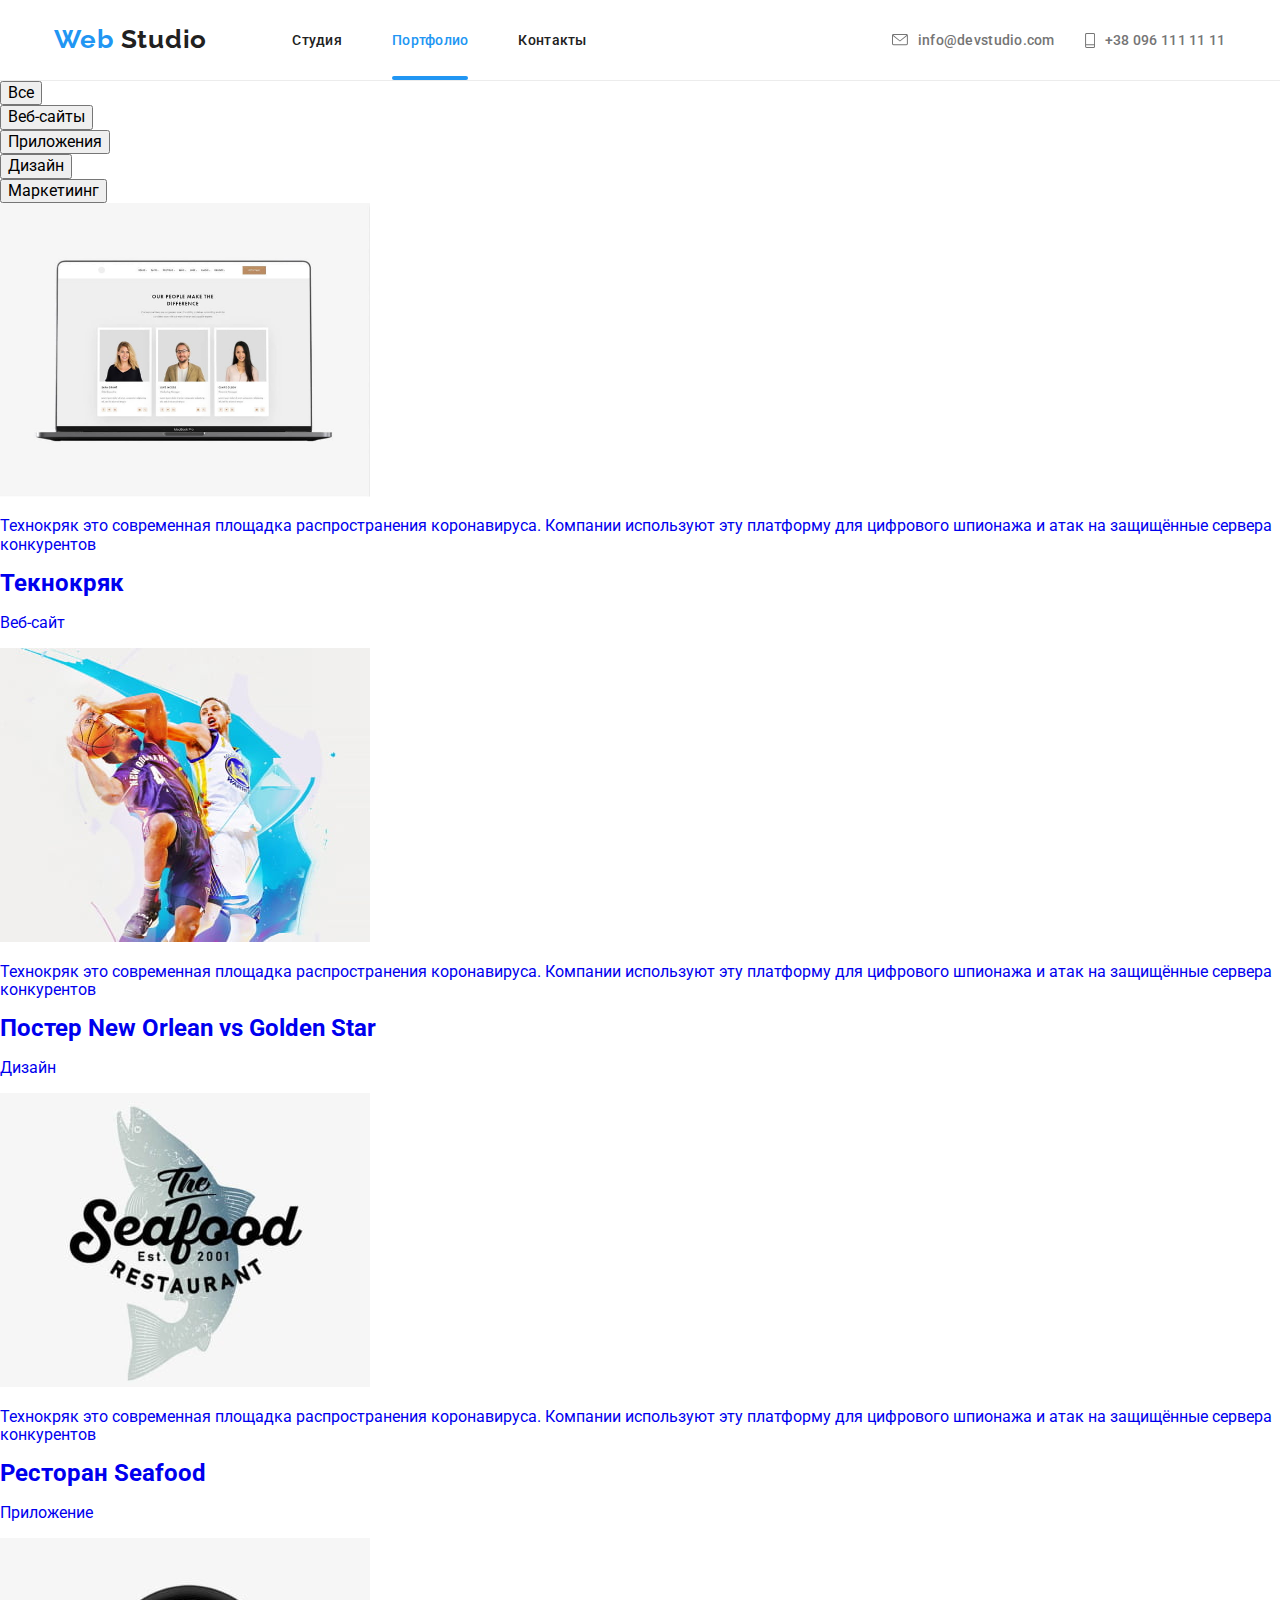
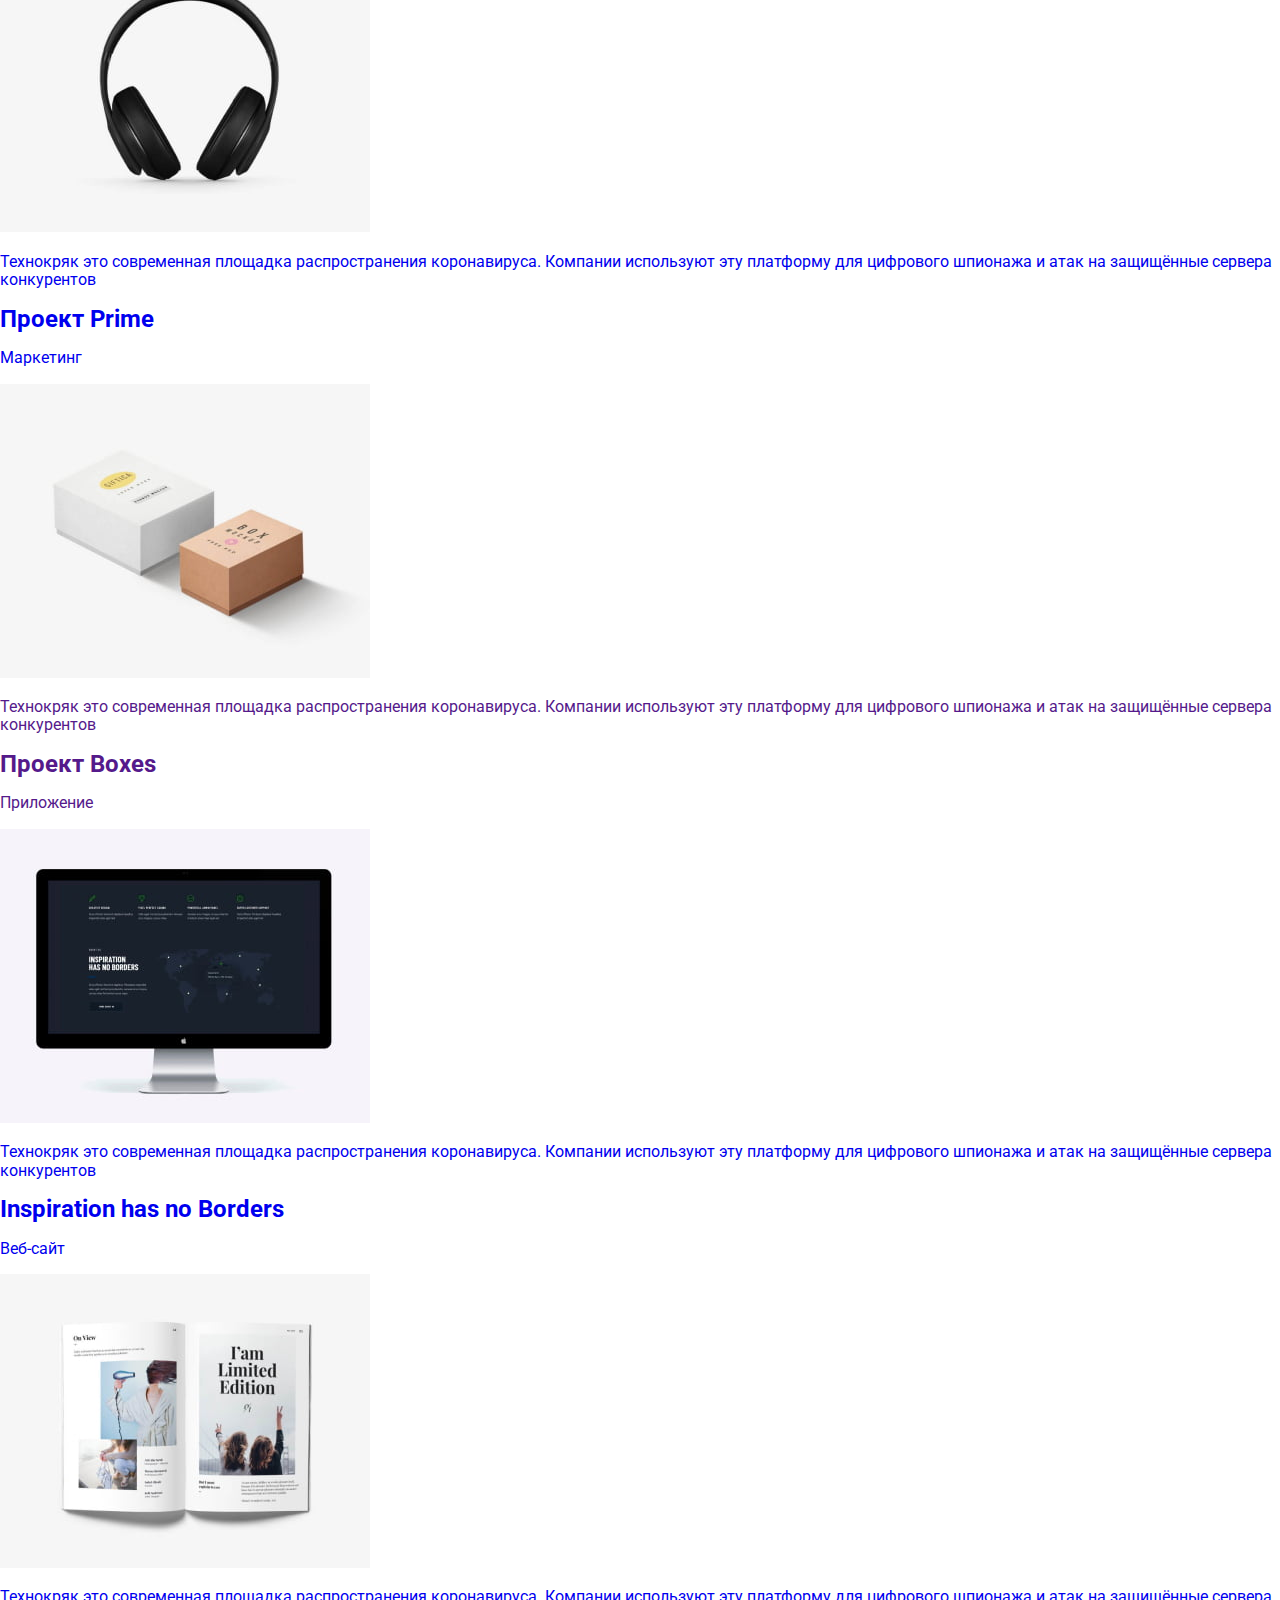
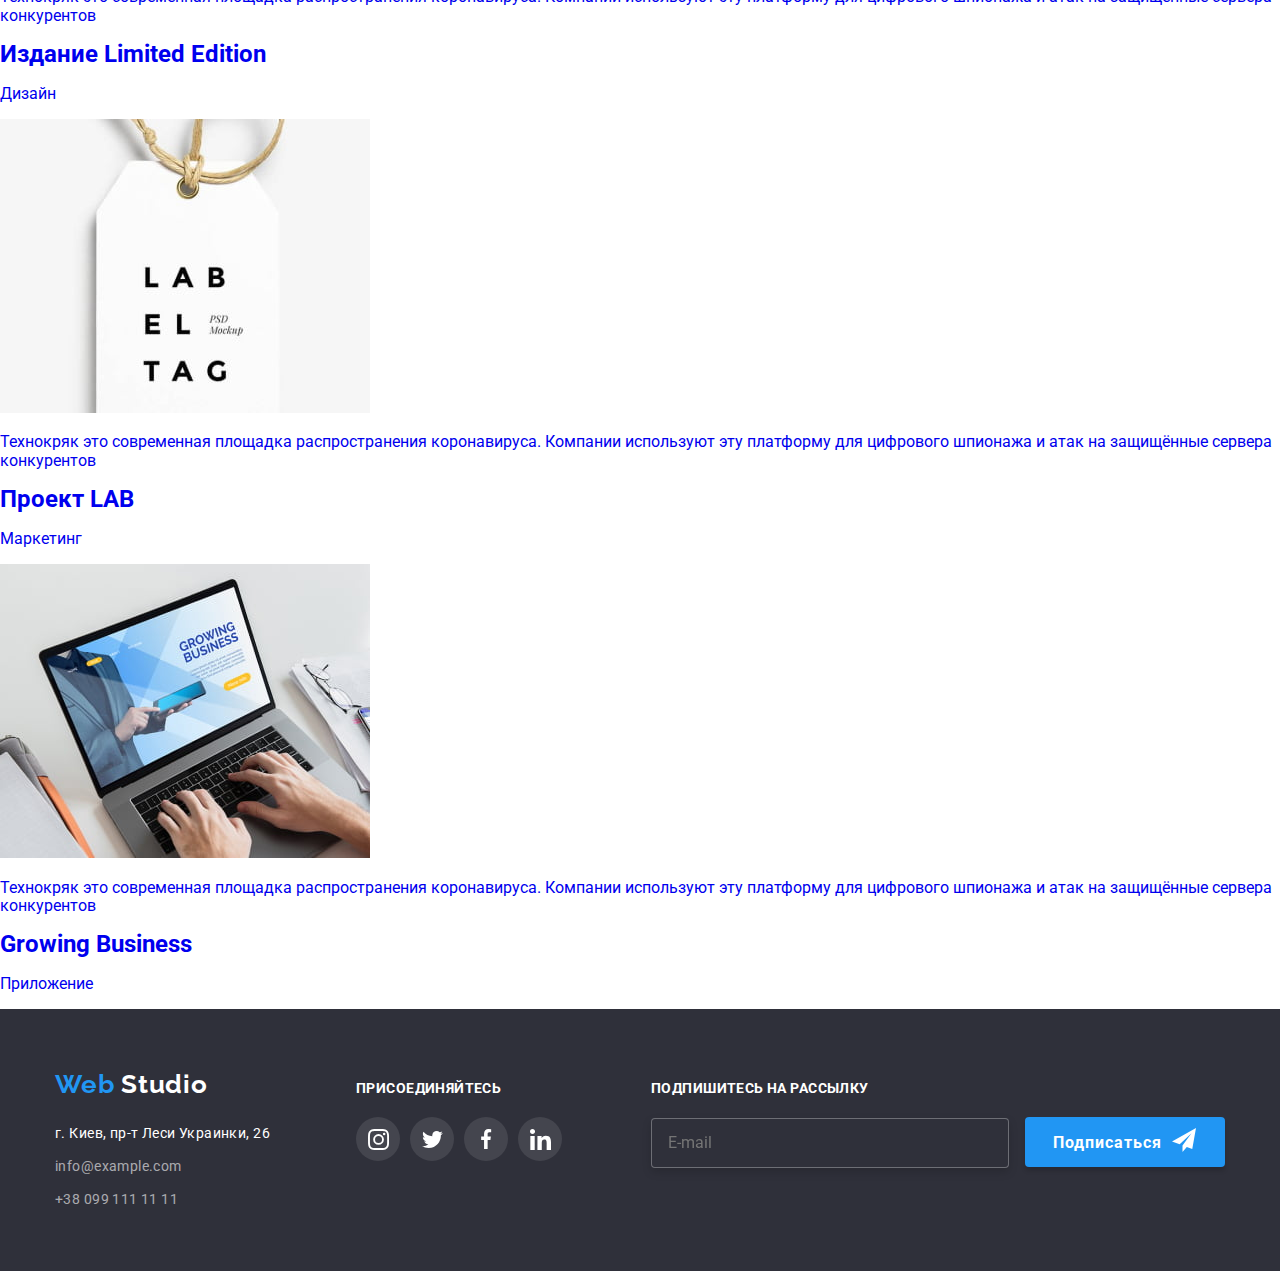
==== commit aa1401ab: "fixed footer css styles" ====
--- a/portfolio.html
+++ b/portfolio.html
@@ -253,28 +253,28 @@
                     <ul class="social-list list">
                         <li class="social-list-item">
                             <a class="social-link-footer link" href="#" aria-label="Link to Instagram">
-                                <svg class="social-button" width="21" height="21">
+                                <svg class="social-icon" width="21" height="21">
                                     <use href="./images/sprite.svg#icon-instagram"></use>
                                 </svg>
                             </a>
                         </li>
                         <li class="social-list-item">
                             <a class="social-link-footer link" href="#" aria-label="Link to Twiiter">
-                                <svg class="social-button" width="25" height="21">
+                                <svg class="social-icon" width="25" height="21">
                                     <use href="./images/sprite.svg#icon-twitter"></use>
                                 </svg>
                             </a>
                         </li>
                         <li class="social-list-item">
                             <a class="social-link-footer link" href="#" aria-label="Link to Facebook">
-                                <svg class="social-button" width="22" height="20">
+                                <svg class="social-icon" width="22" height="20">
                                     <use href="./images/sprite.svg#icon-facebook"></use>
                                 </svg>
                             </a>
                         </li>
                         <li class="social-list-item">
                             <a class="social-link-footer link" href="#" aria-label="Link to Linkedin">
-                                <svg class="social-button" width="21" height="21">
+                                <svg class="social-icon" width="21" height="21">
                                     <use href="./images/sprite.svg#icon-linkedin"></use>
                                 </svg>
                             </a>                  
--- a/css/main.css
+++ b/css/main.css
@@ -341,7 +341,7 @@
   background-color: #2F303A;
 }
 
-.footer-container {
+.footer .footer-container {
   max-width: 1600px;
   padding-right: 15px;
   padding-left: 15px;
@@ -349,7 +349,7 @@
   margin-right: auto;
 }
 
-.section-footer {
+.footer-container .section-footer {
   display: -webkit-box;
   display: -ms-flexbox;
   display: flex;
@@ -371,26 +371,26 @@
   font-size: 14px;
   line-height: 1.72;
   letter-spacing: 0.03em;
-  color: var(--text-color-footer);
+  color: rgba(255, 255, 255, 0.6);
+}
+
+.contacts .link {
+  display: inline-block;
+  font-style: normal;
+}
+
+.contacts .mail {
+  margin-bottom: 9px;
 }
 
 .address-text {
   margin-top: 0;
   margin-bottom: 9px;
-  color: var(--text-color-accent2);
+  color: #ffffff;
   font-style: normal;
   font-size: 14px;
   line-height: 1.72;
   letter-spacing: 0.03em;
-}
-
-.contacts .link {
-  display: inline-block;
-  font-style: normal;
-}
-
-.contacts .mail {
-  margin-bottom: 9px;
 }
 
 /*Join block*/
@@ -402,12 +402,11 @@
   margin-left: 70px;
 }
 
-.join-text,
-.signup-text {
+.join-text {
   margin-top: 0;
   margin-bottom: 20px;
   padding: 0;
-  color: var(--text-color-accent2);
+  color: #ffffff;
   font-weight: bold;
   font-size: 14px;
   line-height: 1.14;
@@ -415,8 +414,34 @@
   text-transform: uppercase;
 }
 
-.social-button {
-  fill: var(--text-color-accent2);
+.social-list {
+  display: -webkit-box;
+  display: -ms-flexbox;
+  display: flex;
+  -webkit-box-pack: center;
+      -ms-flex-pack: center;
+          justify-content: center;
+}
+
+.social-link-footer {
+  display: -webkit-box;
+  display: -ms-flexbox;
+  display: flex;
+  -webkit-box-pack: center;
+      -ms-flex-pack: center;
+          justify-content: center;
+  -webkit-box-align: center;
+      -ms-flex-align: center;
+          align-items: center;
+  width: 44px;
+  height: 44px;
+  border: 1px transparent;
+  border-radius: 22px;
+  font-weight: 500;
+}
+
+.social-icon {
+  fill: #ffffff;
 }
 
 .social-link-footer {
@@ -424,7 +449,7 @@
 }
 
 .social-link-footer:hover {
-  background-color: var(--background-color-accent);
+  background-color: #2196F3;
 }
 
 .section-subscribe {
@@ -440,12 +465,12 @@
   width: 358px;
   height: 50px;
   padding: 15px 16px;
-  color: var(--text-color-accent2);
-  background-color: var(--background-color-footer);
   border: 1px solid rgba(255, 255, 255, 0.3);
   border-radius: 4px;
   -webkit-filter: drop-shadow(0px 4px 4px rgba(0, 0, 0, 0.15));
           filter: drop-shadow(0px 4px 4px rgba(0, 0, 0, 0.15));
+  color: #ffffff;
+  background-color: #2F303A;
 }
 
 .button.subscribe {
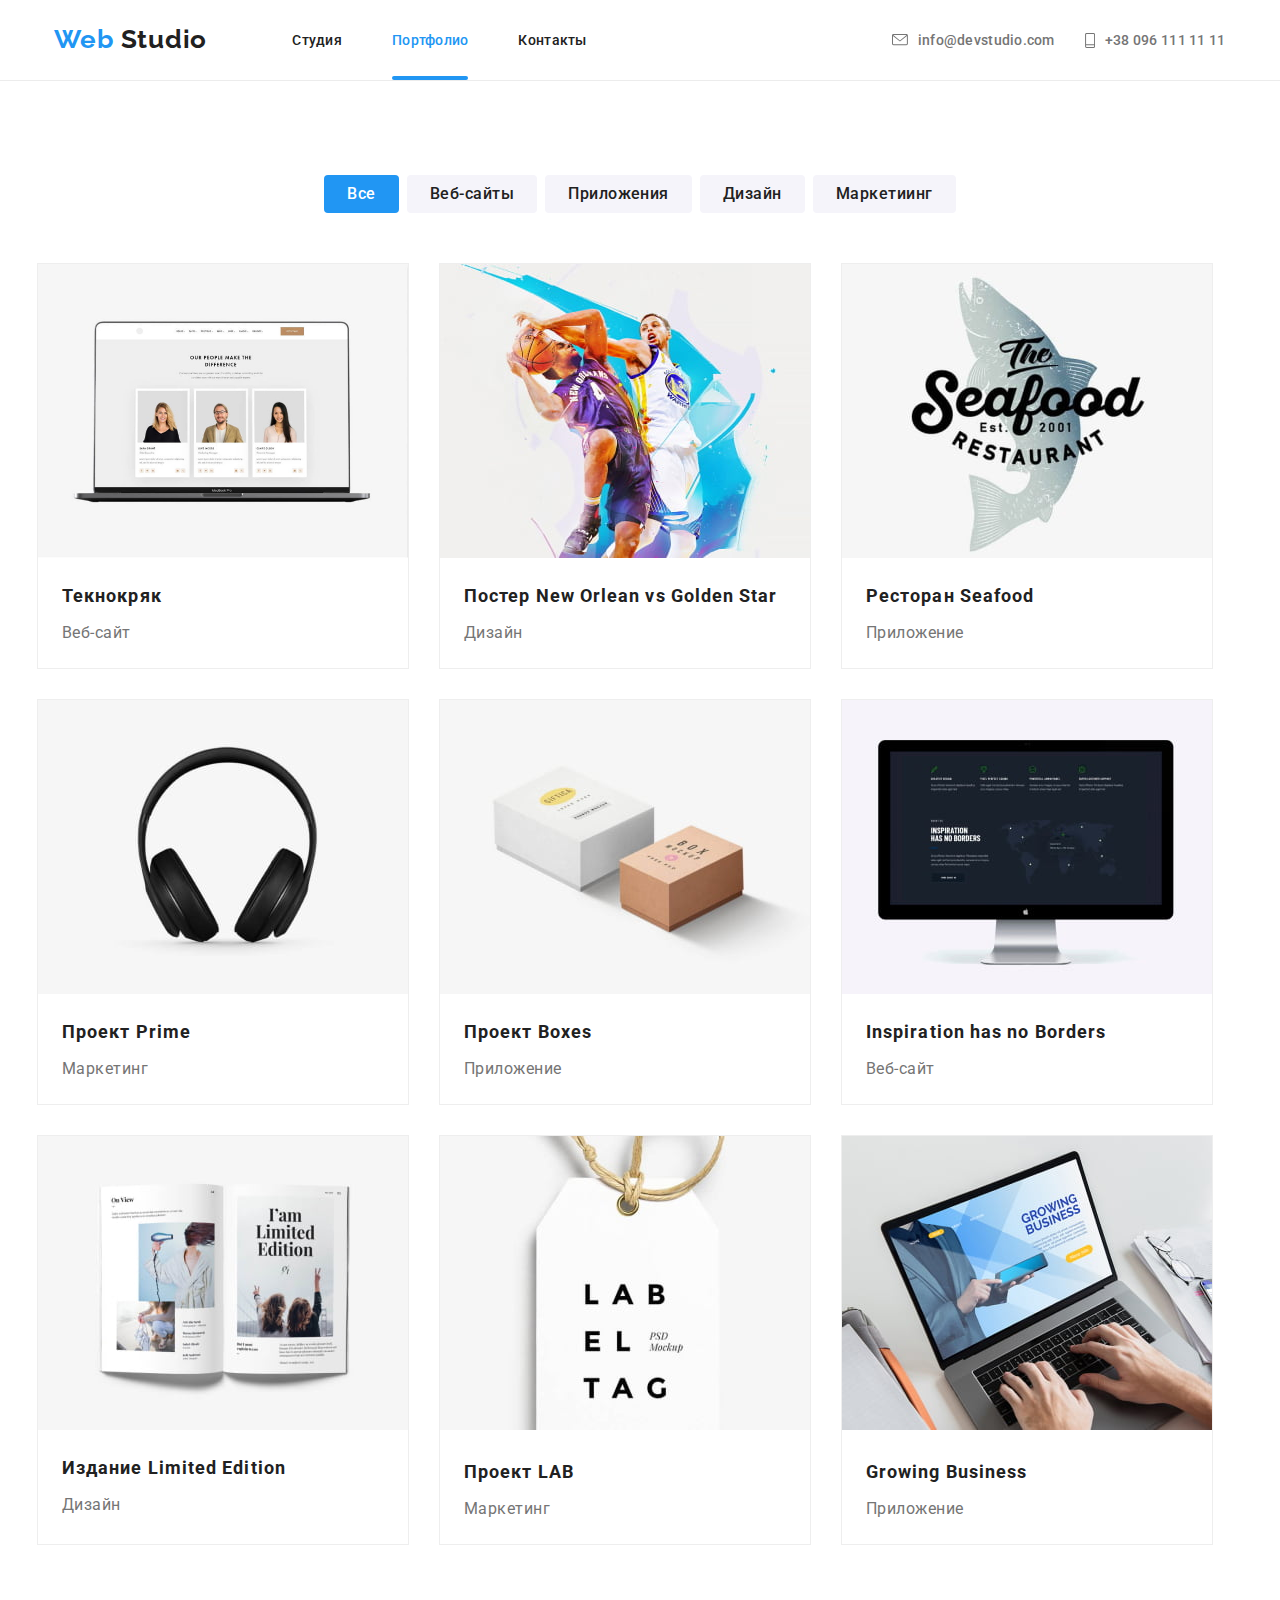
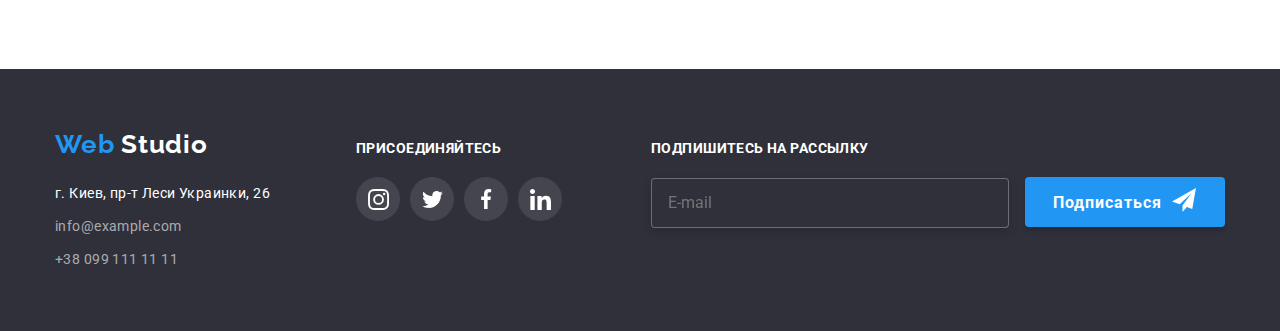
==== commit 0351a77d: "refactored portfolio page" ====
--- a/portfolio.html
+++ b/portfolio.html
@@ -5,8 +5,7 @@
     <meta name="viewport" content="width=device-width, initial-scale=1.0">
     <title>Web Studio</title>
     <link href="https://fonts.googleapis.com/css2?family=Raleway&family=Roboto:wght@400;500;700;900&display=swap" rel="stylesheet">
-    <link rel="stylesheet" href="https://cdnjs.cloudflare.com/ajax/libs/modern-normalize/0.7.0/modern-normalize.min.css">
-    <link rel="stylesheet" href="./css/main.css">
+    <link rel="stylesheet" href="./css/main.min.css">
 </head>
 <body class="page">
     <div class="container underline">
--- a/css/main.min.css
+++ b/css/main.min.css
@@ -0,0 +1,2 @@
+/*! modern-normalize v1.0.0 | MIT License | https://github.com/sindresorhus/modern-normalize */*,::after,::before{-webkit-box-sizing:border-box;box-sizing:border-box}:root{-moz-tab-size:4;-o-tab-size:4;tab-size:4}html{line-height:1.15;-webkit-text-size-adjust:100%}body{margin:0}body{font-family:system-ui,-apple-system,'Segoe UI',Roboto,Helvetica,Arial,sans-serif,'Apple Color Emoji','Segoe UI Emoji'}hr{height:0;color:inherit}abbr[title]{-webkit-text-decoration:underline dotted;text-decoration:underline dotted}b,strong{font-weight:bolder}code,kbd,pre,samp{font-family:ui-monospace,SFMono-Regular,Consolas,'Liberation Mono',Menlo,monospace;font-size:1em}small{font-size:80%}sub,sup{font-size:75%;line-height:0;position:relative;vertical-align:baseline}sub{bottom:-.25em}sup{top:-.5em}table{text-indent:0;border-color:inherit}button,input,optgroup,select,textarea{font-family:inherit;font-size:100%;line-height:1.15;margin:0}button,select{text-transform:none}[type=button],[type=reset],[type=submit],button{-webkit-appearance:button}::-moz-focus-inner{border-style:none;padding:0}:-moz-focusring{outline:1px dotted ButtonText}:-moz-ui-invalid{box-shadow:none}legend{padding:0}progress{vertical-align:baseline}::-webkit-inner-spin-button,::-webkit-outer-spin-button{height:auto}[type=search]{-webkit-appearance:textfield;outline-offset:-2px}::-webkit-search-decoration{-webkit-appearance:none}::-webkit-file-upload-button{-webkit-appearance:button;font:inherit}summary{display:list-item}.page{background-color:#fff;font-family:'Roboto', sans-serif}h1,h2,h3,h4,h5,h6{margin-top:0;margin-bottom:0}.list{list-style:none;padding:0;margin:0}.link{text-decoration:none;-webkit-transition:color 250ms cubic-bezier(0.4, 0, 0.2, 1);transition:color 250ms cubic-bezier(0.4, 0, 0.2, 1)}.container{background-color:#fff}.container .header-container{max-width:1600px;padding-left:15px;padding-right:15px;margin-left:auto;margin-right:auto}.container.underline{border-bottom:1px solid #ECECEC}.nav-container{display:-webkit-box;display:-ms-flexbox;display:flex;-webkit-box-align:center;-ms-flex-align:center;align-items:center;-webkit-box-pack:center;-ms-flex-pack:center;justify-content:center}.nav-container .site-nav{display:-webkit-box;display:-ms-flexbox;display:flex;margin-left:85px}.site-nav .item+.item{margin-left:50px}.site-nav .link{position:relative;display:block;padding-top:32px;padding-bottom:32px;height:80px;color:#212121;font-weight:500;font-size:14px;line-height:1.15;letter-spacing:0.02em}.site-nav .link.current{color:#2196F3}.site-nav .link.current::after{position:absolute;bottom:0;left:0;width:100%;height:4px;content:"";background-color:#2196F3;border-radius:2px}.site-contacts{display:-webkit-inline-box;display:-ms-inline-flexbox;display:inline-flex;-webkit-box-align:center;-ms-flex-align:center;align-items:center;margin-left:305px}.site-contacts .item{display:-webkit-inline-box;display:-ms-inline-flexbox;display:inline-flex;-webkit-box-pack:center;-ms-flex-pack:center;justify-content:center;-webkit-box-align:center;-ms-flex-align:center;align-items:center}.site-contacts .item+.item{padding-left:30px}.site-contacts .link{color:#757575;font-weight:500;font-size:14px;line-height:1.5;letter-spacing:0.02em}.site-contacts .link+.link{padding-left:10px}.site-contacts .button-icon{fill:#757575;margin-right:10px;-webkit-transition:color 250ms cubic-bezier(0.4, 0, 0.2, 1);transition:color 250ms cubic-bezier(0.4, 0, 0.2, 1)}.site-contacts .item:hover .button-icon{fill:#2196F3}.site-contacts .item:hover .link,.site-contacts .item:focus .link{color:#2196F3}.site-nav .link:hover,.site-nav .link:focus,.site-contacts .link:hover,.site-contacts .link:focus{color:#2196F3}.site-logo{font-family:'Raleway', sans-serif;font-size:26px;font-weight:bold;line-height:1.2;letter-spacing:0.03em}.site-logo.main .logo-part1{color:#2196F3}.site-logo.main .logo-part2{color:#212121}.site-logo.secondary .logo-part1{color:#2196F3}.site-logo.secondary .logo-part2{color:#fff}.logo.footer.link{display:block;margin-bottom:20px}.button{display:inline-block;width:200px;height:50px;padding:10px 30px;border:1px solid transparent;-webkit-box-shadow:0px 4px 4px rgba(0,0,0,0.15);box-shadow:0px 4px 4px rgba(0,0,0,0.15);color:#fff;background-color:#2196F3;font-weight:700;font-size:16px;line-height:1.875;letter-spacing:0.06em;border-radius:4px}.footer{background-color:#2F303A}.footer .footer-container{max-width:1600px;padding-right:15px;padding-left:15px;margin-left:auto;margin-right:auto}.footer-container .section-footer{display:-webkit-box;display:-ms-flexbox;display:flex;max-width:1170px;margin-left:auto;margin-right:auto}.section-address{display:inline-block;width:231px;padding-top:60px;padding-bottom:60px}.section-address .link{display:block;font-size:14px;line-height:1.72;letter-spacing:0.03em;color:rgba(255,255,255,0.6)}.contacts .link{display:inline-block;font-style:normal}.contacts .mail{margin-bottom:9px}.address-text{margin-top:0;margin-bottom:9px;color:#fff;font-style:normal;font-size:14px;line-height:1.72;letter-spacing:0.03em}.section-join{display:inline-block;width:206px;padding-top:72px;padding-bottom:100px;margin-left:70px}.join-text{margin-top:0;margin-bottom:20px;padding:0;color:#fff;font-weight:bold;font-size:14px;line-height:1.14;letter-spacing:0.03em;text-transform:uppercase}.social-list{display:-webkit-box;display:-ms-flexbox;display:flex;-webkit-box-pack:center;-ms-flex-pack:center;justify-content:center}.social-link-footer{display:-webkit-box;display:-ms-flexbox;display:flex;-webkit-box-pack:center;-ms-flex-pack:center;justify-content:center;-webkit-box-align:center;-ms-flex-align:center;align-items:center;width:44px;height:44px;border:1px transparent;border-radius:22px;font-weight:500}.social-icon{fill:#fff}.social-link-footer{background-color:rgba(255,255,255,0.1)}.social-link-footer:hover{background-color:#2196F3}.section-subscribe{display:inline-block;max-width:575px;height:86px;padding-top:72px;padding-bottom:94px;margin-left:auto}.input-mail{width:358px;height:50px;padding:15px 16px;border:1px solid rgba(255,255,255,0.3);border-radius:4px;-webkit-filter:drop-shadow(0px 4px 4px rgba(0,0,0,0.15));filter:drop-shadow(0px 4px 4px rgba(0,0,0,0.15));color:#fff;background-color:#2F303A}.button.subscribe{display:-webkit-inline-box;display:-ms-inline-flexbox;display:inline-flex;margin-left:12px;padding:10px 27px}.button.subscribe::after{display:inline-block;content:"";width:24px;height:24px;margin-left:10px;background:url(../images/icon-send.svg);background-position:center;background-size:cover;background-repeat:no-repeat}.hero{background:rgba(47,48,58,0.8)}.hero-container{max-width:1600px;height:600px;margin-left:auto;margin-right:auto;background-image:-webkit-gradient(linear, left top, right top, from(rgba(47,48,58,0.8)), to(rgba(47,48,58,0.8))),url(../images/hero-opt.jpg);background-image:linear-gradient(to right, rgba(47,48,58,0.8), rgba(47,48,58,0.8)),url(../images/hero-opt.jpg)}.hero-container .hero-section{padding-top:200px;padding-bottom:200px;padding-right:15px;padding-left:15px;text-align:center}.hero-container .hero-title{width:696px;margin-left:auto;margin-right:auto;margin-bottom:30px;color:#fff;font-weight:900;font-size:44px;line-height:1.364;letter-spacing:0.06em;text-transform:uppercase}.hero-container .button{display:inline-block;width:200px;height:50px;padding:10px 30px;border:1px solid transparent;-webkit-box-shadow:0px 4px 4px rgba(0,0,0,0.15);box-shadow:0px 4px 4px rgba(0,0,0,0.15);color:#fff;background-color:#2196F3;font-weight:700;font-size:16px;line-height:1.875;letter-spacing:0.06em;border-radius:4px}.advantages-container{max-width:1600px;margin-left:auto;margin-right:auto}.advantages-container .advantages-section{padding-top:94px;padding-left:15px;padding-right:15px;margin-left:auto;margin-right:auto}.advantages-section .advantages-list{display:-webkit-box;display:-ms-flexbox;display:flex;-webkit-box-pack:center;-ms-flex-pack:center;justify-content:center}.advantages-list .advantages-item{width:270px;-webkit-box-align:center;-ms-flex-align:center;align-items:center}.advantages-list .advantages-item+.advantages-item{margin-left:30px}.advantages-item::before{display:block;height:120px;margin-bottom:30px;content:'';background-color:#F5F4FA;background-repeat:no-repeat;background-position:center}.advantages-item .advantages-subtitle{display:inline-block;width:270px;margin-bottom:10px;color:#212121;font-weight:bold;font-size:14px;line-height:1.142;letter-spacing:0.03em;text-transform:uppercase}.advantages-item .advantages-text{width:270px;color:#757575;font-size:14px;line-height:1.714;letter-spacing:0.03em}.advantages-item.icon-antenna::before{background-image:url(../images/advan-antenna1.png)}.advantages-item.icon-clock::before{background-image:url(../images/advan-clock1.png)}.advantages-item.icon-diagram::before{background-image:url(../images/advan-diagram1.png)}.advantages-item.icon-astro::before{background-image:url(../images/advan-astronaut1.png)}.projects-container{max-width:1600px;margin-left:auto;margin-right:auto}.projects-container .projects-section{padding-top:94px;padding-bottom:94px;padding-left:15px;padding-right:15px;margin-left:auto;margin-right:auto}.projects-section .section-title{margin-top:0;margin-bottom:50px;color:var(--text-color-main);font-weight:bold;font-size:36px;line-height:1.17;text-align:center;letter-spacing:0.03em}.projects-list{display:-webkit-box;display:-ms-flexbox;display:flex;-webkit-box-pack:center;-ms-flex-pack:center;justify-content:center}.projects-list .project-item{display:inline-block;width:370px;height:294px}.projects-list .project-item+.project-item{margin-left:30px}.project-item .project-thumb{position:relative}.project-thumb .project-image{display:block}.project-thumb .overlink{position:absolute;bottom:0}.overlink .project-link{display:inline-block;min-width:370px;height:70px;padding:27px 82px;color:#fff;background-color:rgba(47,48,58,0.8);font-weight:bold;font-size:14px;line-height:1.143;letter-spacing:0.03em;text-transform:uppercase;text-align:center}.team{background-color:#F5F4FA}.team .team-container{max-width:1600px;margin-left:auto;margin-right:auto}.team-container .team-section{padding-top:94px;padding-bottom:94px;padding-left:15px;padding-right:15px}.team-section .section-title{margin-top:0;margin-bottom:50px;color:#212121;font-weight:bold;font-size:36px;line-height:1.17;text-align:center;letter-spacing:0.03em}.team-section .team-list{display:-webkit-box;display:-ms-flexbox;display:flex;-webkit-box-pack:center;-ms-flex-pack:center;justify-content:center}.team-list .team-item{padding-bottom:24px;text-align:center;background-color:#fff;border-radius:0px 0px 4px 4px;-webkit-box-shadow:0px 1px 3px rgba(0,0,0,0.12),0px 1px 1px rgba(0,0,0,0.14),0px 2px 1px rgba(0,0,0,0.2);box-shadow:0px 1px 3px rgba(0,0,0,0.12),0px 1px 1px rgba(0,0,0,0.14),0px 2px 1px rgba(0,0,0,0.2)}.team-list .team-item+.team-item{margin-left:30px}.team-item .team-member-photo{display:block;margin-bottom:30px}.team-item .team-member-title{margin-bottom:10px;color:#212121;font-weight:500;font-size:16px;line-height:1.188;letter-spacing:0.03em}.team-item .team-department{margin-top:0;margin-bottom:16px;color:#757575;font-weight:normal;font-size:16px;line-height:1.188;letter-spacing:0.03em}.team-item .social-list{display:-webkit-box;display:-ms-flexbox;display:flex;-webkit-box-pack:center;-ms-flex-pack:center;justify-content:center}.social-list .social-link-person{display:-webkit-box;display:-ms-flexbox;display:flex;-webkit-box-pack:center;-ms-flex-pack:center;justify-content:center;-webkit-box-align:center;-ms-flex-align:center;align-items:center;width:44px;height:44px;border:1px transparent;border-radius:22px;font-weight:500;color:var(--link-color-inactive)}.social-list-item+.social-list-item{margin-left:10px}.social-link-person .social-icon-person{-webkit-box-sizing:content-box;box-sizing:content-box;padding:4px 4px;fill:#AFB1B8}.social-link-person:hover,.social-link-person:focus{background-color:#2196F3}.social-link-person:hover .social-icon-person,.social-link-person:focus .social-icon-person{fill:#fff}.clients-container{max-width:1600px;margin-left:auto;margin-right:auto}.clients-container .clients{padding-top:94px;padding-bottom:94px;padding-left:15px;padding-right:15px;margin-left:auto;margin-right:auto}.clients .section-title{margin-top:0;margin-bottom:50px;color:#212121;font-weight:bold;font-size:36px;line-height:1.17;text-align:center;letter-spacing:0.03em}.clients .company-list{display:-webkit-box;display:-ms-flexbox;display:flex;-webkit-box-pack:center;-ms-flex-pack:center;justify-content:center}.company-list .company-item{display:-webkit-box;display:-ms-flexbox;display:flex;-webkit-box-pack:center;-ms-flex-pack:center;justify-content:center;width:170px;height:90px;border:1px solid #AFB1B8;border-radius:4px}.company-list .company-item+.company-item{margin-left:30px}.company-item .link-logo{display:-webkit-box;display:-ms-flexbox;display:flex;-webkit-box-align:center;-ms-flex-align:center;align-items:center}.company-item:hover,.company-item:focus{border-color:#2196F3}.company-item:hover .company-logo,.company-item:focus .company-logo{fill:#2196F3}.link-logo .company-logo{-webkit-box-sizing:content-box;box-sizing:content-box;fill:#AFB1B8}.backdrop.is-hidden{opacity:0;pointer-events:none}.backdrop{position:fixed;top:0;left:0;width:100%;height:100%;background-color:rgba(0,0,0,0.2)}.backdrop .modal{position:absolute;top:50%;left:50%;-webkit-transform:translate(-50%, -50%);transform:translate(-50%, -50%);width:528px;height:581px;padding:40px;background-color:#fff;-webkit-box-shadow:0px 1px 3px rgba(0,0,0,0.12),0px 1px 1px rgba(0,0,0,0.14),0px 2px 1px rgba(0,0,0,0.2);box-shadow:0px 1px 3px rgba(0,0,0,0.12),0px 1px 1px rgba(0,0,0,0.14),0px 2px 1px rgba(0,0,0,0.2);border-radius:4px}.modal .btn-close{position:absolute;top:8px;right:8px;border:0;padding:0;background-color:#fff;-webkit-transition:fill 250ms cubic-bezier(0.4, 0, 0.2, 1);transition:fill 250ms cubic-bezier(0.4, 0, 0.2, 1)}.modal .form-title{width:448px;margin-bottom:12px;font-weight:bold;font-size:20px;line-height:1.15;text-align:center;letter-spacing:0.03em;color:#212121}.btn-close:hover .icon-close,.btn-close:focus .icon-close{fill:#2196F3}.input-field{position:relative;display:-webkit-box;display:-ms-flexbox;display:flex;-webkit-box-orient:vertical;-webkit-box-direction:normal;-ms-flex-direction:column;flex-direction:column;width:448px}.input-field .label{display:inline-block;margin-bottom:4px;color:#757575;font-weight:normal;font-size:12px;line-height:14px;letter-spacing:0.01em}.input-field .input{height:40px;padding-left:42px;scroll-padding-right:15px;margin-bottom:10px;border:1px solid rgba(33,33,33,0.2);-webkit-box-sizing:border-box;box-sizing:border-box;border-radius:4px;-webkit-transition-property:border;transition-property:border;-webkit-transition-duration:250ms;transition-duration:250ms;-webkit-transition-timing-function:cubic-bezier(0.4, 0, 0.2, 1);transition-timing-function:cubic-bezier(0.4, 0, 0.2, 1)}.input-field .input-icon{position:absolute;top:57%;left:15px;display:inline-block;-webkit-transform:translateY(-50%);transform:translateY(-50%);-webkit-transition:fill 250ms cubic-bezier(0.4, 0, 0.2, 1);transition:fill 250ms cubic-bezier(0.4, 0, 0.2, 1)}.input-field:hover .input,.input-field:focus .input{border:1px solid #2196F3}.input-field:hover .field-icon,.input-field:focus .field-icon{fill:#2196F3}.input-field .textarea{resize:none;width:448px;height:120px;padding:12px 16px;margin-bottom:25px}.textarea::-webkit-input-placeholder{font-weight:normal;font-size:12px;line-height:14px;letter-spacing:0.01em;color:rgba(117,117,117,0.5)}.textarea:-ms-input-placeholder{font-weight:normal;font-size:12px;line-height:14px;letter-spacing:0.01em;color:rgba(117,117,117,0.5)}.textarea::-ms-input-placeholder{font-weight:normal;font-size:12px;line-height:14px;letter-spacing:0.01em;color:rgba(117,117,117,0.5)}.textarea::placeholder{font-weight:normal;font-size:12px;line-height:14px;letter-spacing:0.01em;color:rgba(117,117,117,0.5)}.input-checkbox{display:-webkit-inline-box;display:-ms-inline-flexbox;display:inline-flex;-webkit-box-pack:center;-ms-flex-pack:center;justify-content:center;-webkit-box-align:center;-ms-flex-align:center;align-items:center;height:24px;margin-bottom:30px}.input-checkbox .label{position:relative;display:block;padding-left:24.4px;font-weight:normal;font-size:14px;line-height:2;letter-spacing:0.03em}.label .checkbox{-webkit-appearance:none;-moz-appearance:none;appearance:none}.label .check-icon{position:absolute;left:0;top:50%;-webkit-transform:translateY(-50%);transform:translateY(-50%);display:-webkit-box;display:-ms-flexbox;display:flex;-webkit-box-pack:center;-ms-flex-pack:center;justify-content:center;-webkit-box-align:center;-ms-flex-align:center;align-items:center;content:'';width:16px;height:15px;border:1.5px solid #212121;border-radius:2px}.label .agreement-link{color:#2196F3}.checkbox:checked+.check-icon{background-color:#2196F3;border-color:#2196F3}.check-icon .cheked-icon{display:block}.button.form{margin-left:auto;margin-right:auto}.portfolio-nav{max-width:1600px;padding-right:15px;padding-left:15px;margin-right:auto;margin-left:auto}.portfolio-nav .portfolio-nav-item+.portfolio-nav-item{margin-left:8px}.portfolio-sort{padding-top:94px;margin-right:auto;margin-left:auto}.portfolio-nav-list{display:-webkit-box;display:-ms-flexbox;display:flex;-webkit-box-pack:center;-ms-flex-pack:center;justify-content:center;padding-bottom:50px;text-align:center}.nav-button{display:inline-block;padding:5px 22px;border:1px solid transparent;border-radius:4px;color:#212121;background-color:#F5F4FA;font-weight:500;font-size:16px;line-height:1.625;text-align:center;letter-spacing:0.03em}.nav-button:hover,.nav-button:focus{background-color:#2196F3;color:#fff;-webkit-box-shadow:0px 3px 1px rgba(0,0,0,0.1),0px 1px 2px rgba(0,0,0,0.08),0px 2px 2px rgba(0,0,0,0.12);box-shadow:0px 3px 1px rgba(0,0,0,0.1),0px 1px 2px rgba(0,0,0,0.08),0px 2px 2px rgba(0,0,0,0.12)}.nav-button.current{color:#fff;background-color:#2196F3}.portfolio{display:-webkit-box;display:-ms-flexbox;display:flex;max-width:1600px;padding-right:15px;padding-left:15px;margin-right:auto;margin-left:auto}.portfolio .portfolio-container{padding-bottom:94px}.portfolio-list{display:-webkit-box;display:-ms-flexbox;display:flex;-ms-flex-wrap:wrap;flex-wrap:wrap;-webkit-box-pack:center;-ms-flex-pack:center;justify-content:center}.portfolio-item{display:-webkit-box;display:-ms-flexbox;display:flex;margin-bottom:30px;margin-bottom:30px;margin-right:30px;border:1px solid #eee}.portfolio-item .portfolio-item:nth-child(3n){margin-right:0}.portfolio-item .portfolio-item:nth-last-child(-n+3){margin-bottom:0}.portfolio-link .portfolio-title{min-width:322px;padding-right:24px;padding-left:24px;margin-top:20px;margin-bottom:4px;color:#212121;font-weight:bold;font-size:18px;line-height:2;letter-spacing:0.06em}.portfolio-link .portfolio-type{min-width:322px;padding-right:24px;padding-left:24px;margin-top:0;margin-bottom:20px;color:#757575;font-size:16px;line-height:1.875;letter-spacing:0.03em}.portfolio-link .portfolio-text{margin:0;color:#fff;font-size:18px;line-height:28px;letter-spacing:0.03em}.portfolio-link:hover,.portfolio-link:focus{-webkit-box-shadow:0px 1px 1px rgba(0,0,0,0.12),0px 4px 4px rgba(0,0,0,0.06),1px 4px 6px rgba(0,0,0,0.16);box-shadow:0px 1px 1px rgba(0,0,0,0.12),0px 4px 4px rgba(0,0,0,0.06),1px 4px 6px rgba(0,0,0,0.16)}.portfolio-link:hover .overlay{-webkit-transform:translateY(0);transform:translateY(0)}.image-thumb{position:relative;overflow:hidden}.image-thumb .portfolio-image{display:block}.image-thumb .overlay{position:absolute;top:0;left:0;width:100%;height:100%;padding:63px 24px;background-color:rgba(33,150,243,0.9);-webkit-transform:translateY(100%);transform:translateY(100%);-webkit-transition-duration:250ms;transition-duration:250ms;-webkit-transition-timing-function:cubic-bezier(0.4, 0, 0.2, 1);transition-timing-function:cubic-bezier(0.4, 0, 0.2, 1)}
+/*# sourceMappingURL=main.min.css.map */